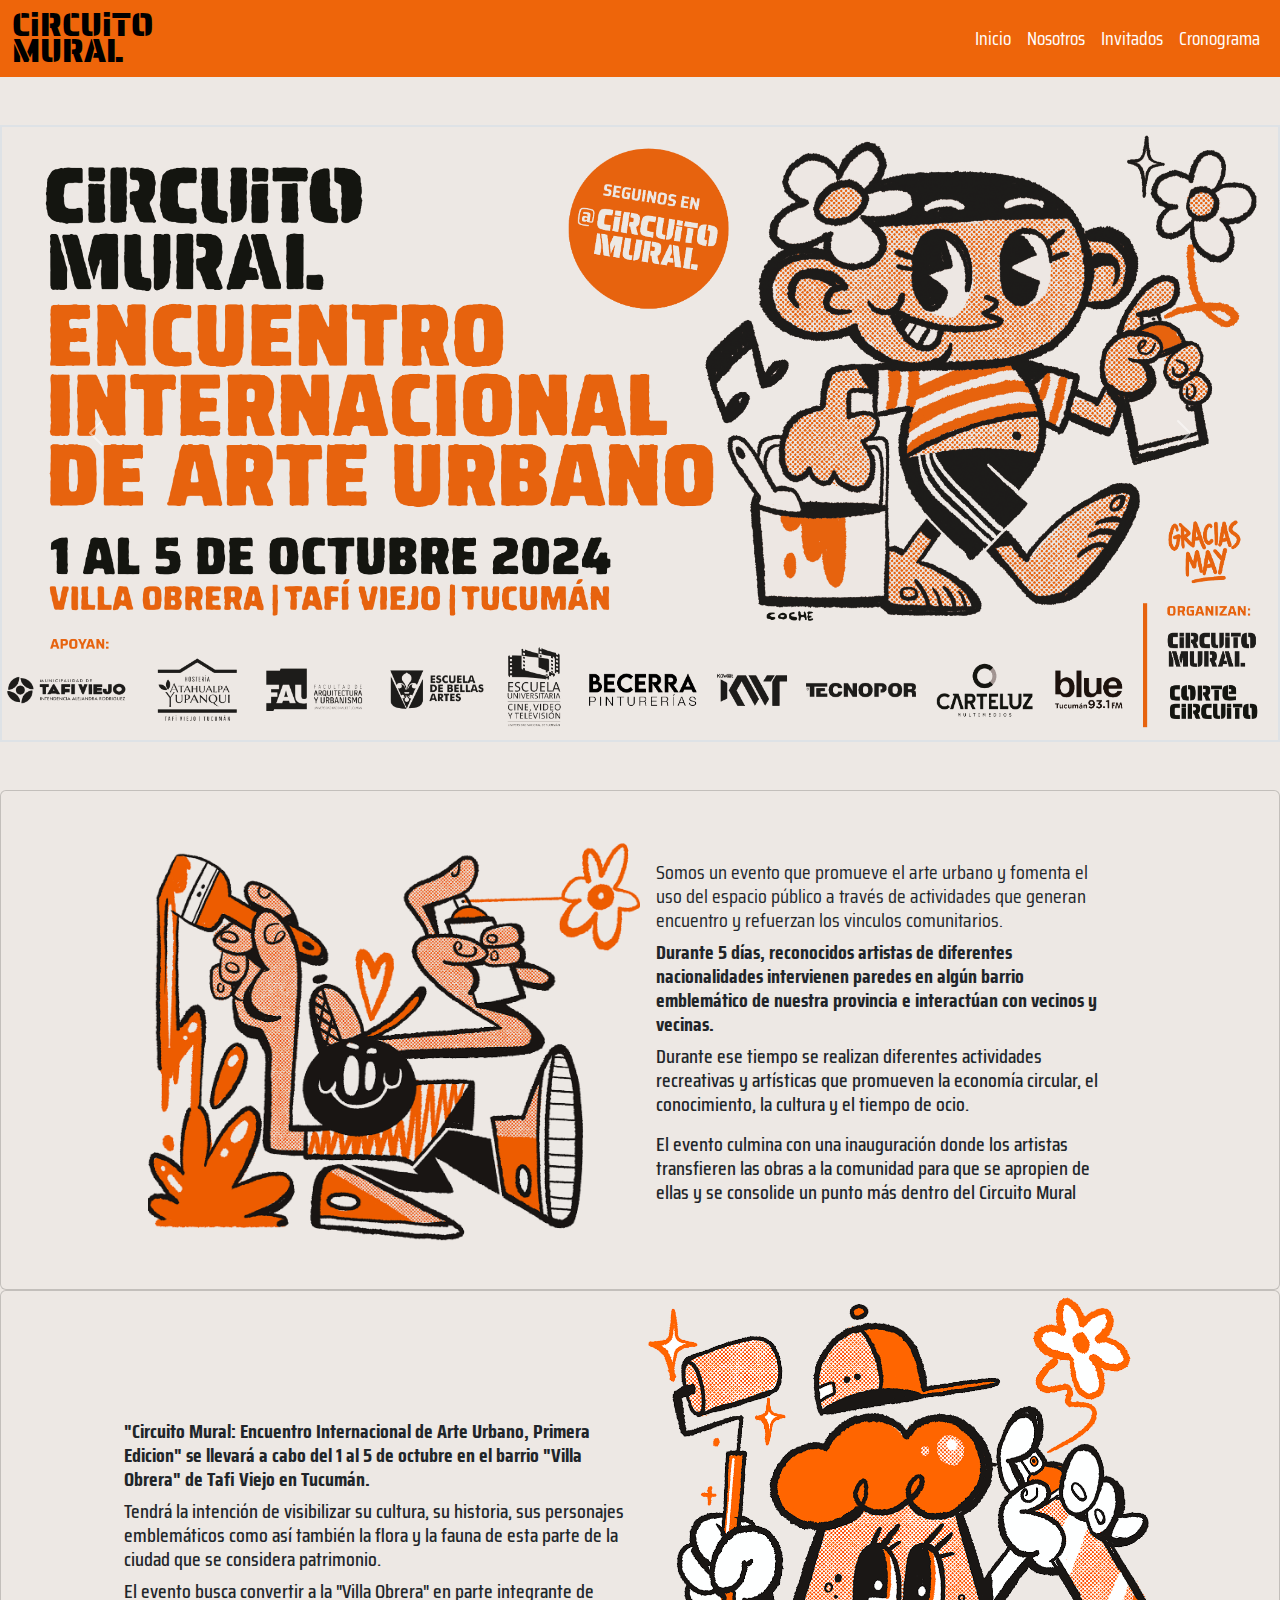
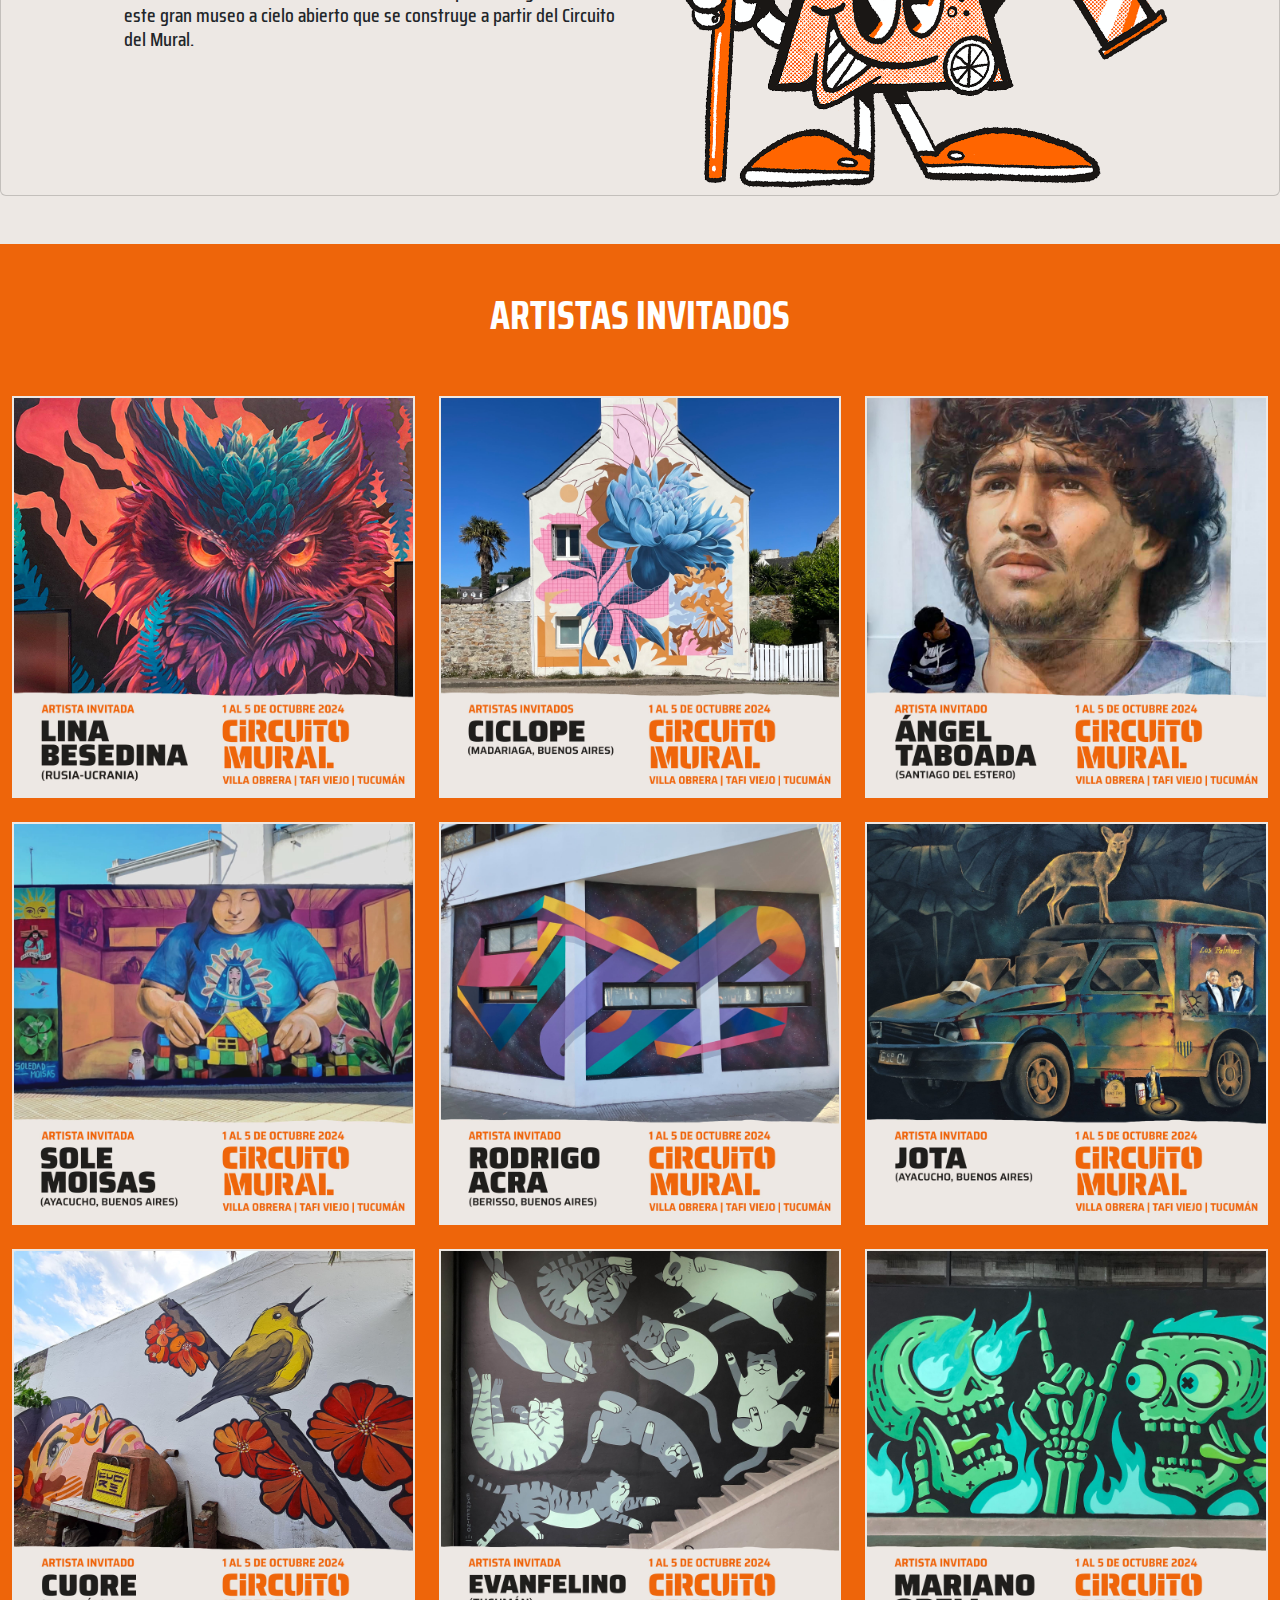
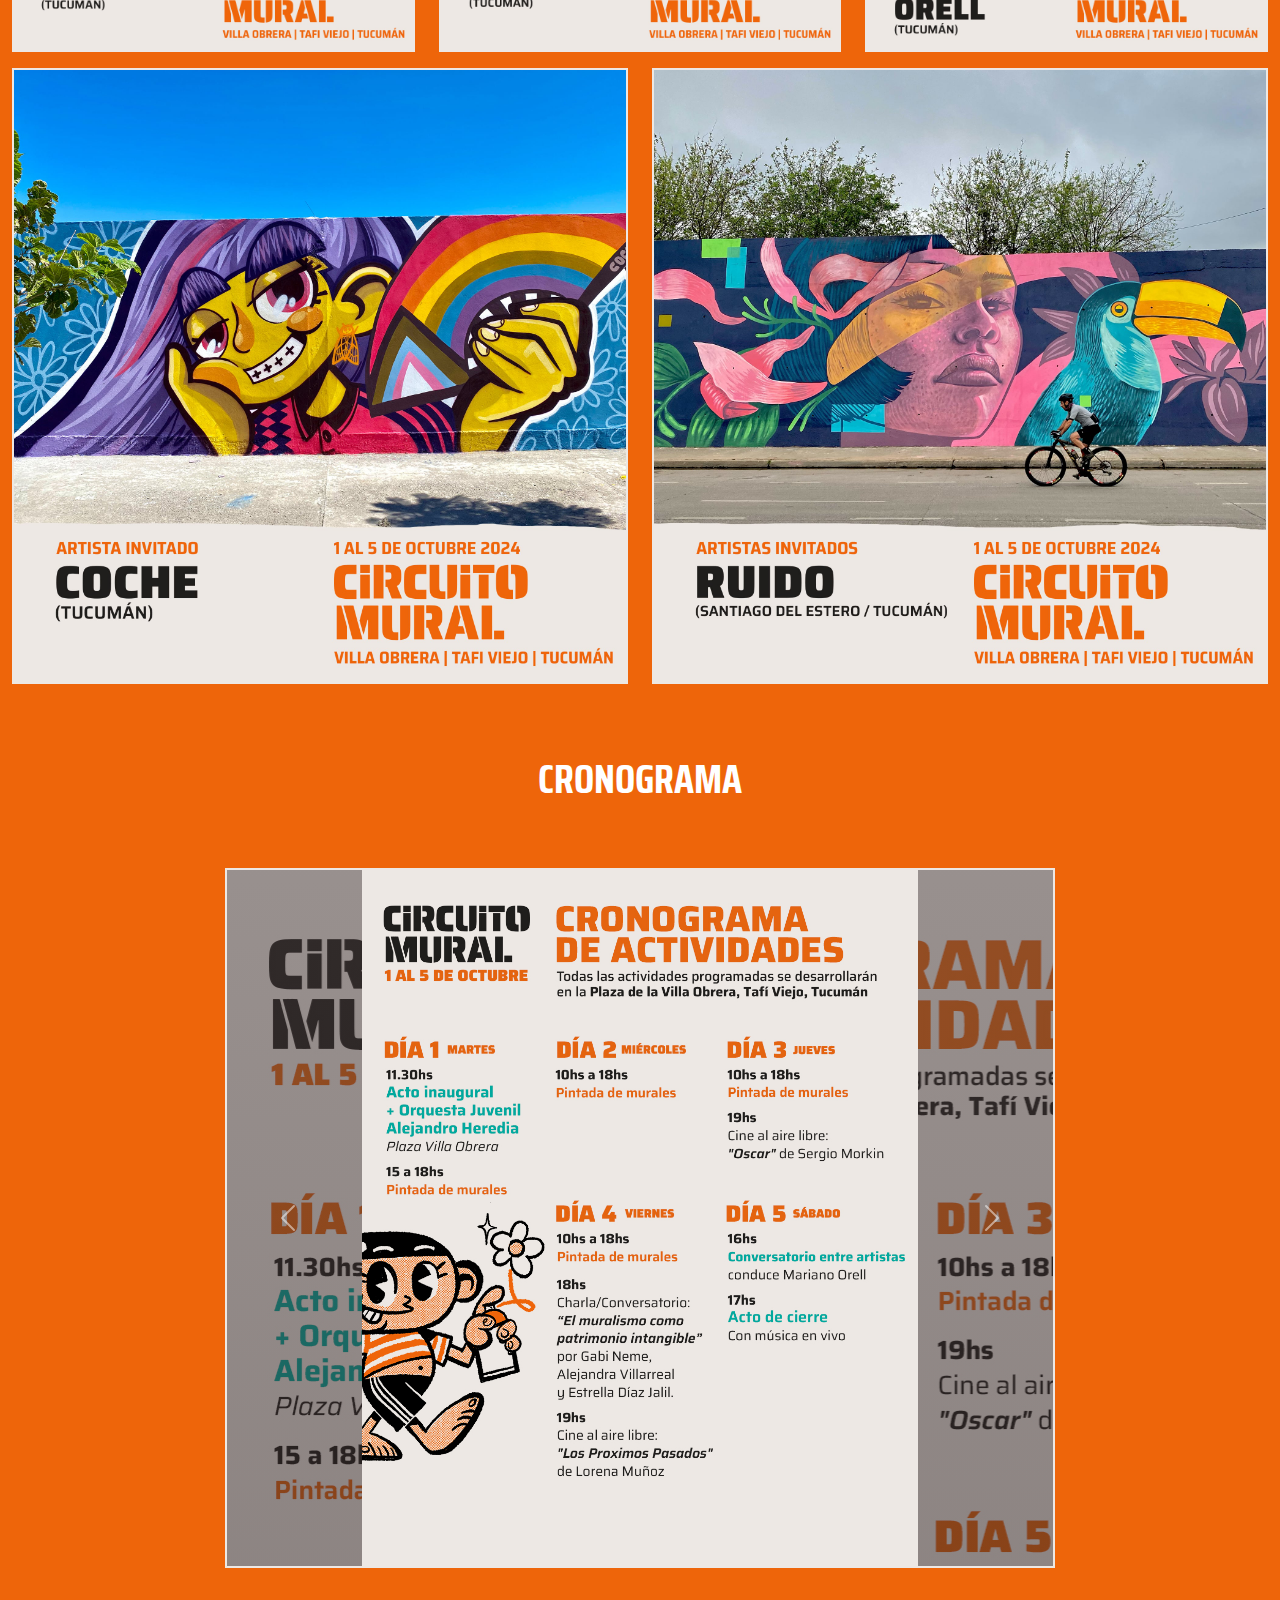
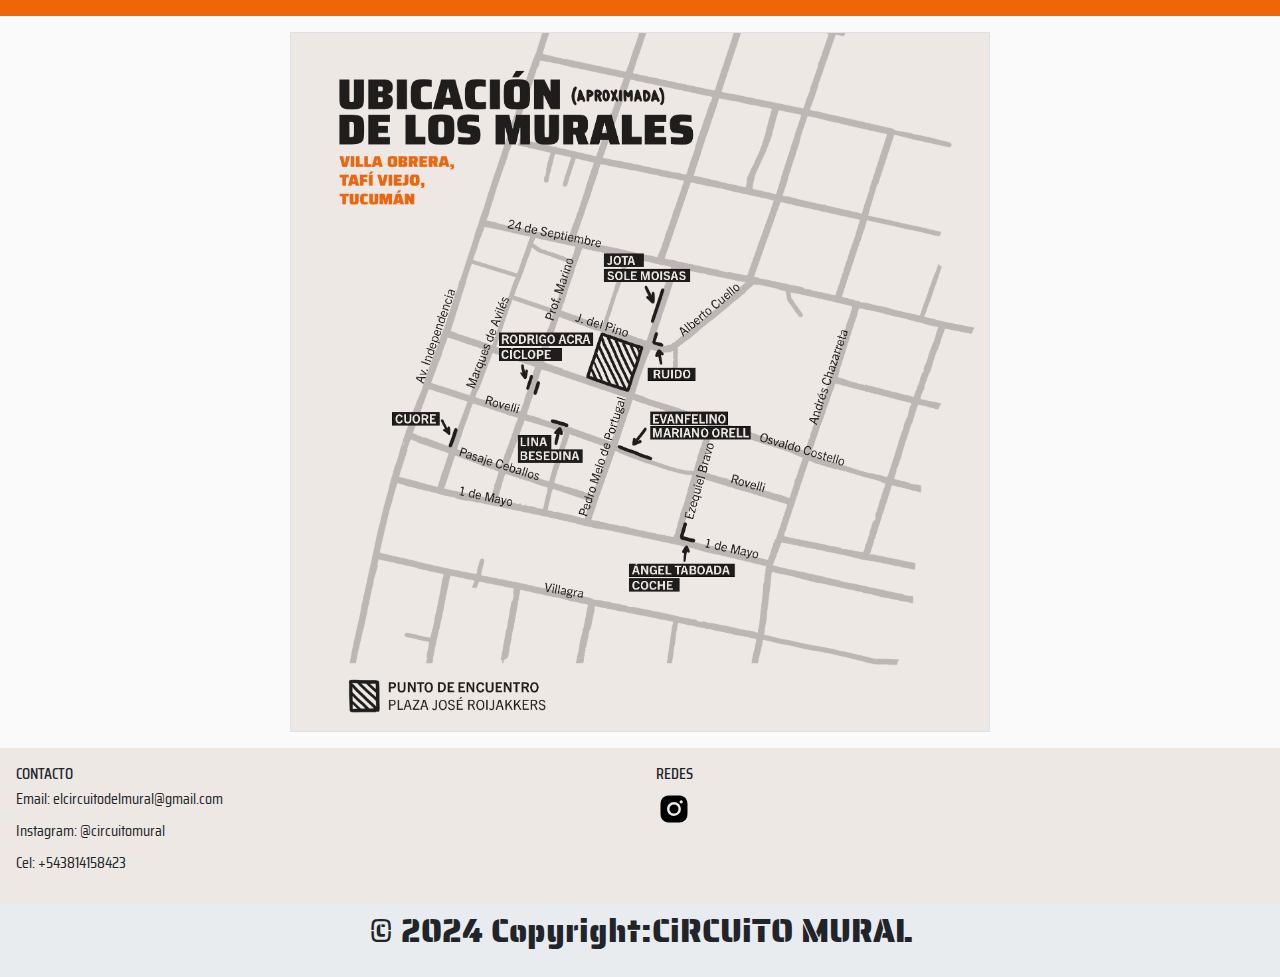
==== index.html @ 9be037fe "Update index.html" ====
<!DOCTYPE html>
<html lang="es">
<head>
    <meta charset="UTF-8">
    <meta name="viewport" content="width=device-width, initial-scale=1.0">
    <title>Veri pagina</title>
    <link rel="shortcut icon" href="./images/favicon.ico" type="image/x-icon">
    <link rel="stylesheet" href="./CSS/main.css">
</head>
<body class="bgcolor">
    <nav class="navbar navbar-expand-sm navcolor"id="Home">
        <div class="container-fluid">
          <a class="navfont navbar-brand" href="#">CiRCUiTO<br>MURAL</a>
          <button class="navbar-toggler" type="button" data-bs-toggle="collapse" data-bs-target="#navbarNav" aria-controls="navbarNav" aria-expanded="false" aria-label="Toggle navigation">
            <span class="navbar-toggler-icon"></span>
          </button>
          <div class="collapse navbar-collapse" id="navbarNav">
            <ul class="navbar-nav ms-auto">
              <li class="nav-item">
                <a class="nav-link navtext" aria-current="page" href="#Home">Inicio</a>
              </li>
              <li class="nav-item">
                <a class="nav-link navtext" href="#Acerca de">Nosotros</a>
              </li>
              <li class="nav-item">
                <a class="nav-link navtext" href="#Invitados">Invitados</a>
              </li>
              <li class="nav-item">
                <a class="nav-link navtext" href="#Cronograma">Cronograma</a>
              </li>
            </ul>
          </div>
        </div>
      </nav>
    </main>
    <script src="https://cdn.jsdelivr.net/npm/bootstrap@5.3.3/dist/js/bootstrap.bundle.min.js" integrity="sha384-YvpcrYf0tY3lHB60NNkmXc5s9fDVZLESaAA55NDzOxhy9GkcIdslK1eN7N6jIeHz" crossorigin="anonymous"></script>

    <!--Ejemplo-->
    
    <div id="carouselExample" class="carousel slide mt-5 " data-bs-ride="carousel">
        <div class="carousel-inner border border-body-terartry border-2">
          <div class="carousel-item active">
            <img src="./images/Corrales (1).png" class="d-block w-100" style="max-height: 700px;" alt="...">
          </div>
          <div class="carousel-item">
            <img src="./images/Poster1.jpeg" class="d-block w-100" style="max-height: 700px;" alt="...">
          </div>
        </div>
        <button class="carousel-control-prev" type="button" data-bs-target="#carouselExample" data-bs-slide="prev">
          <span class="carousel-control-prev-icon" aria-hidden="true"></span>
          <span class="visually-hidden">Previous</span>
        </button>
        <button class="carousel-control-next" type="button" data-bs-target="#carouselExample" data-bs-slide="next">
          <span class="carousel-control-next-icon" aria-hidden="true"></span>
          <span class="visually-hidden">Next</span>
        </button>
      
    </div>
    <div class="card pt-5 p-5 mt-5 border-body-terartry bgcolor" id="Acerca de">
        <div class="row g-0 d-flex align-items-center justify-content-center">
          <div class="col-md-5">
            <img src="./images/Misael.png" class="img-fluid rounded-start bgremove" alt="...">
          </div>
          <div class="col-md-5">
            <div class="card-body">
              <h5 class="fw-normal">Somos un evento que promueve el arte urbano y fomenta el uso del espacio público a través de actividades que generan
                encuentro y refuerzan los vinculos comunitarios.
              </h5>   
            <h5 class="fw-bold">Durante 5 días, reconocidos artistas de diferentes nacionalidades intervienen paredes en algún barrio emblemático de nuestra provincia
                e interactúan con vecinos y vecinas.
            </h5>
            <h5 class="card-text">Durante ese tiempo se realizan diferentes actividades recreativas y artísticas que promueven la economía circular, el conocimiento, la cultura y el tiempo de ocio.</p>
            <h5 class="card-text">El evento culmina con una inauguración donde los artistas transfieren las obras a la comunidad para que se apropien de ellas y se consolide un punto más dentro del Circuito Mural</p>
            </div>
    </div>
        </div>
      </div>
      <div class="card mb-3 border-body-terartry bgcolor">
        <div class="row g-0 d-flex align-items-center justify-content-center">
          <div class="col-md-5">
            <div class="card-body">
              <h5 class="fw-bold">"Circuito Mural: Encuentro Internacional de Arte Urbano, Primera Edicion" se llevará a cabo del 1 al 5 de octubre en el barrio "Villa Obrera" de Tafi Viejo en Tucumán.
              </h5>   
            <h5 class="card-text">Tendrá la intención de visibilizar su cultura, su historia, sus personajes emblemáticos como así también la flora y la fauna de esta parte de la ciudad que se considera patrimonio.
            </h5>
            <h5 class="card-text">El evento busca convertir a la "Villa Obrera" en parte integrante de este gran museo a cielo abierto que se construye a partir del Circuito del Mural.</p>
        </div>
          </div>
        <div class="col-md-5">
            <img src="./images/Osiris.png" class="img-fluid rounded-start" alt="...">
        </div>
        </div>
      
    </div>
      <div class="container-fluid border-0 navcolor mt-5 p-5" id="Invitados">
        <h2 class="navtext fs-1 fw-bold text-center">ARTISTAS INVITADOS</h2>
      </div>
      <div class="container-fluid navcolor pb-4">
        <div class="row gy-4 row-cols-sm2 row-cols-1 row-cols-md-3 h-100 d-flex flex-wrap justify-content-space-between align-items-center">
            <div class="col">
                <a href="https://www.instagram.com/p/DAeaYy7Posm/?img_index=1" class="">
                    <img src="./images/CM24_Artistas_LinaBesedina_m (1).jpg" alt="" class="gal-img">
                </a> 
            </div>
            <div class="col">
                <a href="https://www.instagram.com/p/DARdhQwvLaA/?img_index=1">
                    <img src="./images/CM24_Artistas_Ciclope_m.jpg" alt="" class="gal-img">
                </a>
            </div>
            <div class="col">
                <a href="https://www.instagram.com/p/C_3yLw5vwlL/?img_index=1">
                    <img src="./images/CM24_Artistas_AngelTaboada_m.jpg" alt="" class="gal-img">
                </a>
            </div>
            <div class="col">
                <a href="https://www.instagram.com/p/DAdyTkCPwyK/?img_index=1" class="">
                    <img src="./images/CM24_Artistas_SoleMoisas_m.jpg" alt="" class="gal-img">
                </a>
            </div>
            <div class="col">
                <a href="https://www.instagram.com/p/DAEgLptvtCY/?img_index=1">
                    <img src="./images/CM24_Artistas_RodrigoAcra_m.jpg" alt="" class="gal-img">
                </a>
            </div>
            <div class="col">
                <a href="https://www.instagram.com/p/DABib8ZPapg/?img_index=1">
                    <img src="./images/CM24_Artistas_Jota_m.jpg" alt="" class="gal-img">
                </a>
            </div>
            <div class="col">
                <a href="https://www.instagram.com/p/DARwVEAvU0R/?img_index=1">
                    <img src="./images/CM24_Artistas_Cuore_m.jpg" alt="" class="gal-img">
                </a>
            </div>
            <div class="col">
                <a href="https://www.instagram.com/p/DACExicv80s/?img_index=1">
                    <img src="./images/CM24_Artistas_Evanfelino_m.jpg" alt="" class="gal-img">
                </a>
            </div>
            <div class="col">
                <a href="https://www.instagram.com/p/DAW4tY6vfMe/?img_index=1">
                    <img src="./images/CM24_Artistas_Mariano_m.jpg" alt="" class="gal-img">
                </a>
            </div>
        </div>
        <div class="mt-3 row h-100 d-flex justify-content-center align-items-center">
            <div class="col-12 col-md">
                <a href="https://www.instagram.com/p/DAWkrSIvLBA/?img_index=1">
                    <img src="./images/CM24_Artistas_Coche_m.jpg" alt="" class="gal-img">
                </a>
            </div>
            <div class="col-12 col-md">
                <a href="https://www.instagram.com/p/DAblTlbviQv/?img_index=1">
                    <img src="./images/CM24_Artistas_Ruido_m.jpg" alt="" class="gal-img">
                </a>
            </div>
        </div>
      </div>

      <div class="container-fluid navcolor p-5">
        <h2 class="navtext fs-1 fw-bold text-center">CRONOGRAMA</h2>
      </div>
      <div id="Cronograma" class="container-fluid pt-2 pb-5 navcolor">
        <div class="row">
            <div class="col-12 col-md-10 col-xl-8 offset-xl-2 ">
                <div id="carouselExampleControls" class="carousel slide" data-bs-ride="carousel">
                    <div class="carousel-inner">
                        <div class="carousel_item2 carousel-item active ">
                            <img src="./images/Cronograma2.jpg" class="d-block w-100 carousel_img" alt="">
                        </div>
                        <div class="carousel_item2 carousel-item">
                          <img src="./images/Crono1.jpg" class="d-block w-100 carousel_img2" alt="">
                        </div>
                        <div class="carousel_item2 carousel-item">
                          <img src="./images/Crono2.jpg" class="d-block w-100 carousel_img4" alt="">
                        </div>
                        <div class="carousel_item2 carousel-item">
                            <img src="./images/Crono3.jpg" class="d-block w-100 carousel_img3" alt="">
                        </div>
                    </div>
                    <button class="carousel-control-prev" type="button" data-bs-target="#carouselExampleControls" data-bs-slide="prev">
                        <span class="carousel-control-prev-icon" aria-hidden="true"></span>
                        <span class="visually-hidden">Previous</span>
                    </button>
                    <button class="carousel-control-next" type="button" data-bs-target="#carouselExampleControls" data-bs-slide="next">
                        <span class="carousel-control-next-icon" aria-hidden="true"></span>
                        <span class="visually-hidden">Next</span>
                    </button>
                </div>
            </div>
        </div>
      </div>
    <div class="container-fluid bgcolor2 p-3">
      <div class="row">
        <div class="col text-center">
          <img class="border border-body-terartry w-100" src="./images/mapa.jpg" style="max-width: 700px;" alt="">
        </div>
      </div>
    </div>
      
      
      <footer
      class="text-center text-lg-start bgcolor"
      >
<!-- Grid container -->
<div class="container-fluid">
  <section class="">
    <div class="row">
      <div class="col p-3">
        <h6 class="text-uppercase font-weight-bold">Contacto</h6>
        <p class="f_text"><i class="fas fa-envelope "></i> Email: elcircuitodelmural@gmail.com</p>
        <p class="f_text"><i class="fas fa-phone "></i> Instagram: @circuitomural</p>
        <p class="f_text"><i class="fas fa-print "></i> Cel: +543814158423</p>
      </div>
      <!-- Grid column -->

      <!-- Grid column -->
      <div class="col p-3">
        <h6 class="text-uppercase font-weight-bold">Redes</h6>
        <!-- Instagram -->
        <a
           href="https://www.instagram.com/circuitomural/"
           role="button"
        ><img src="./images/bxl-instagram-alt.svg" style="width: 36px;;" alt=""></a>
      </div>
    </div>
    <!--Grid row-->
  </section>
  <!-- Section: Links -->
</div>
<!-- Grid container -->

<!-- Copyright -->
<div class="text-center p-3 bg-body-secondary">
    <p class="navfont fw-dark" >© 2024 Copyright:CiRCUiTO MURAL</p>
</div>
<!-- Copyright -->

</footer>
<!-- Footer -->
</body>
</html>
---- CSS/main.css ----
@import "../CSS/bootstrap.min.css";
@import url('https://fonts.googleapis.com/css2?family=Saira+Condensed&display=swap');
@import url('https://fonts.googleapis.com/css2?family=Saira+Stencil+One&display=swap');
:root{
    
    --bs-body-font-family: "Saira Condensed", sans-serif;
}
.bgremove{
    filter: brightness(1);
    mix-blend-mode: multiply;
}
.bgcolor{
    background: #ede8e4;
}

.bgcolor2{
    background: #fafafa ;
}

.navcolor{
    background: #ee650a;
}

.navtext{
    font-size: 1.2rem;
    color: white;
}
.img-container{
    display: flex;
    align-items: center;
}

.navfont{
    font-family: 'Saira Stencil One', sans-serif ;
    line-height: 0.8;
    font-weight: 400;
    font-size: 2rem;
}

.gal-img{
    max-width: 100%;
    cursor: pointer ;
    transition: opacity 0.5s ease; /* Transición suave */
    border: 2px solid #ede8e4;;

}
.gal-img:hover{
    opacity: 0.8;
}

.contacto.text{
    color: #ee650a;
}
.carousel_item2 img{
    max-height: 700px; /* Ajusta esta altura según tus necesidades */
    object-fit: contain;
    object-position: center;
    margin: 0 auto;
    border: 2px solid #ede8e4;
}

.carousel_img{
    background: linear-gradient(rgba(68, 57, 57, 0.5), rgba(46, 34, 34, 0.5)), url("../images/Cronograma2.jpg");

}
.carousel_img3{
    background: linear-gradient(rgba(68, 57, 57, 0.5), rgba(46, 34, 34, 0.5)), url("../images/Cronograma\ Circuito\ Mural\ 2024!Te\ invitamos\ a\ acompañarnos\ en\ todas\ las\ actividades\ que\ preparamos\ para\ esta\ semana.El\ punto\ de\ encuentro\ será\ la\ Plaza\ de\ la\ Villa\ Obrera\,\ donde\ tendremos\ charlas\,\ películas\,\ mú\ \(2\).jpg");

}

.carousel_img4{
    background: linear-gradient(rgba(68, 57, 57, 0.5), rgba(46, 34, 34, 0.5)), url("../images/Cronograma\ Circuito\ Mural\ 2024!Te\ invitamos\ a\ acompañarnos\ en\ todas\ las\ actividades\ que\ preparamos\ para\ esta\ semana.El\ punto\ de\ encuentro\ será\ la\ Plaza\ de\ la\ Villa\ Obrera\,\ donde\ tendremos\ charlas\,\ películas\,\ mú\ \(1\).jpg");
}

.carousel_img2{
    background: linear-gradient(rgba(68, 57, 57, 0.5), rgba(46, 34, 34, 0.5)), url("../images/Cronograma\ Circuito\ Mural\ 2024!Te\ invitamos\ a\ acompañarnos\ en\ todas\ las\ actividades\ que\ preparamos\ para\ esta\ semana.El\ punto\ de\ encuentro\ será\ la\ Plaza\ de\ la\ Villa\ Obrera\,\ donde\ tendremos\ charlas\,\ películas\,\ música.jpg");
}

.f_text{
    line-height: 1;
}
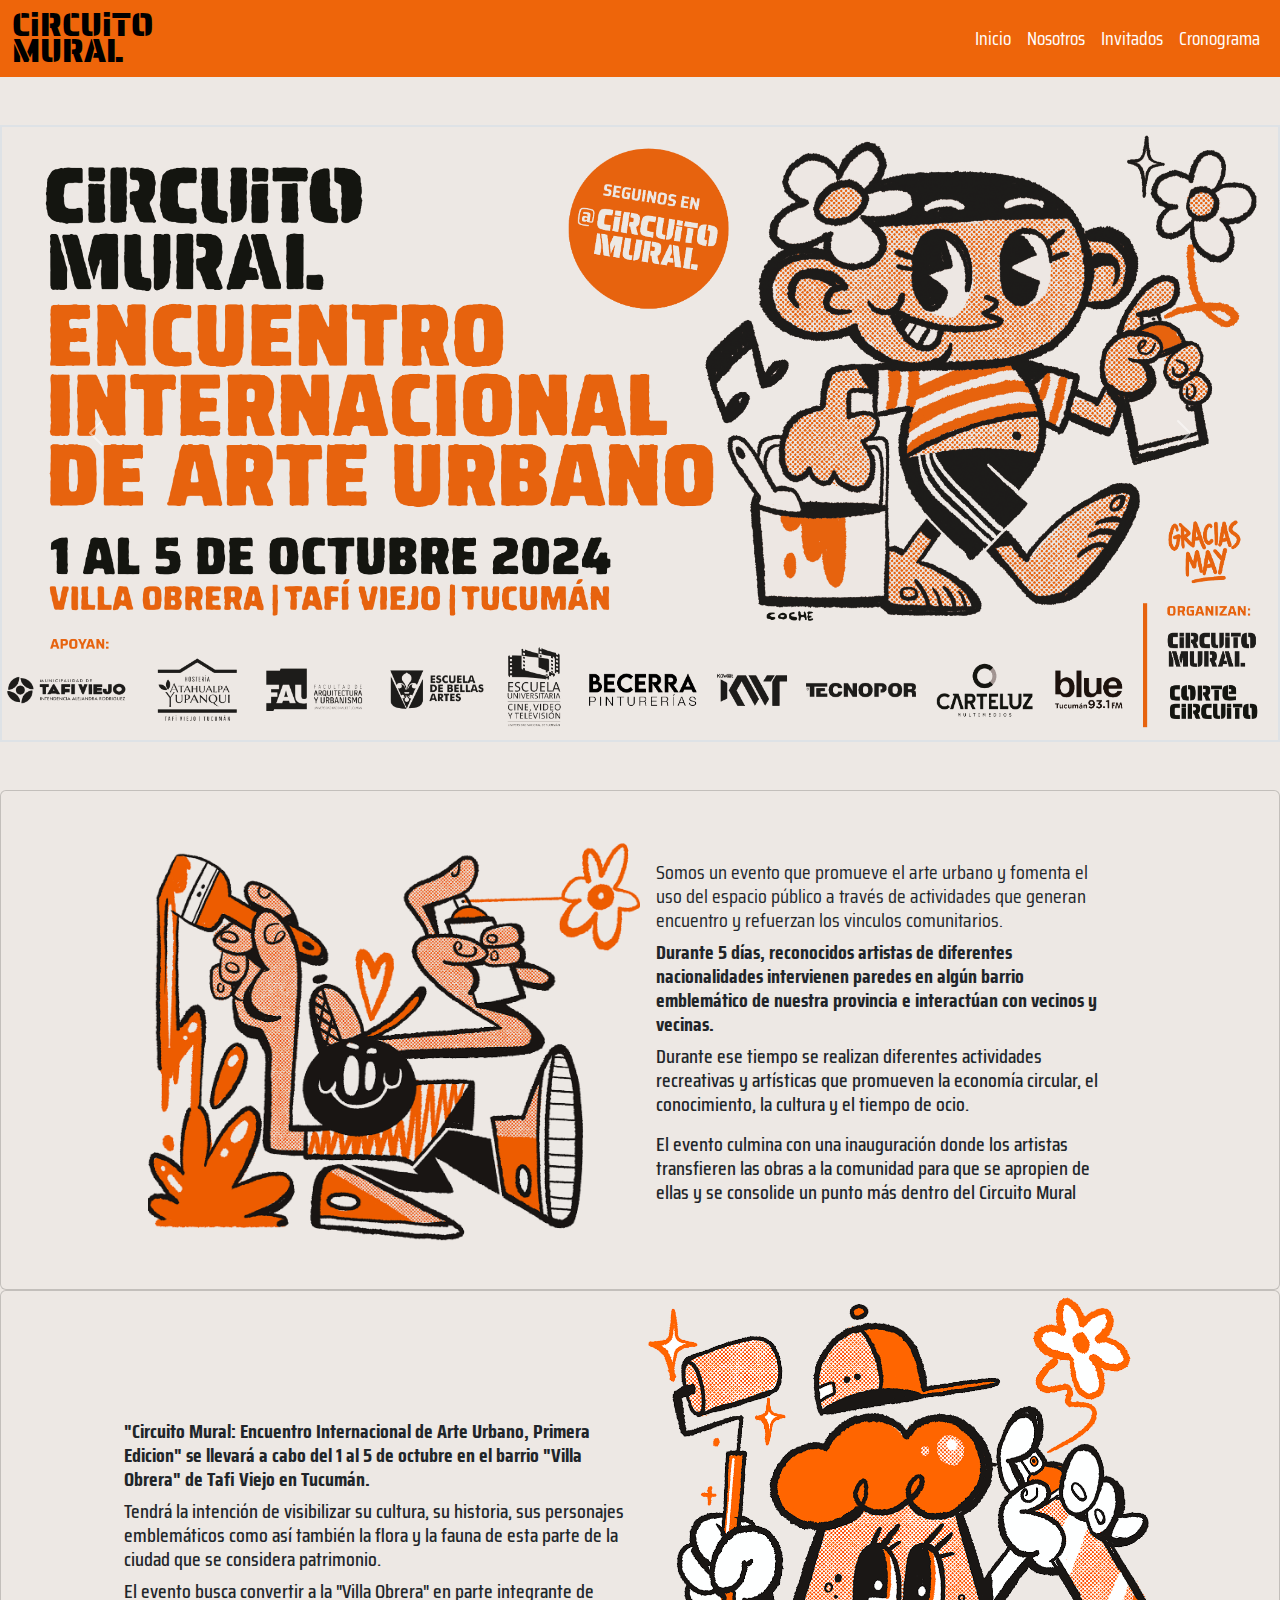
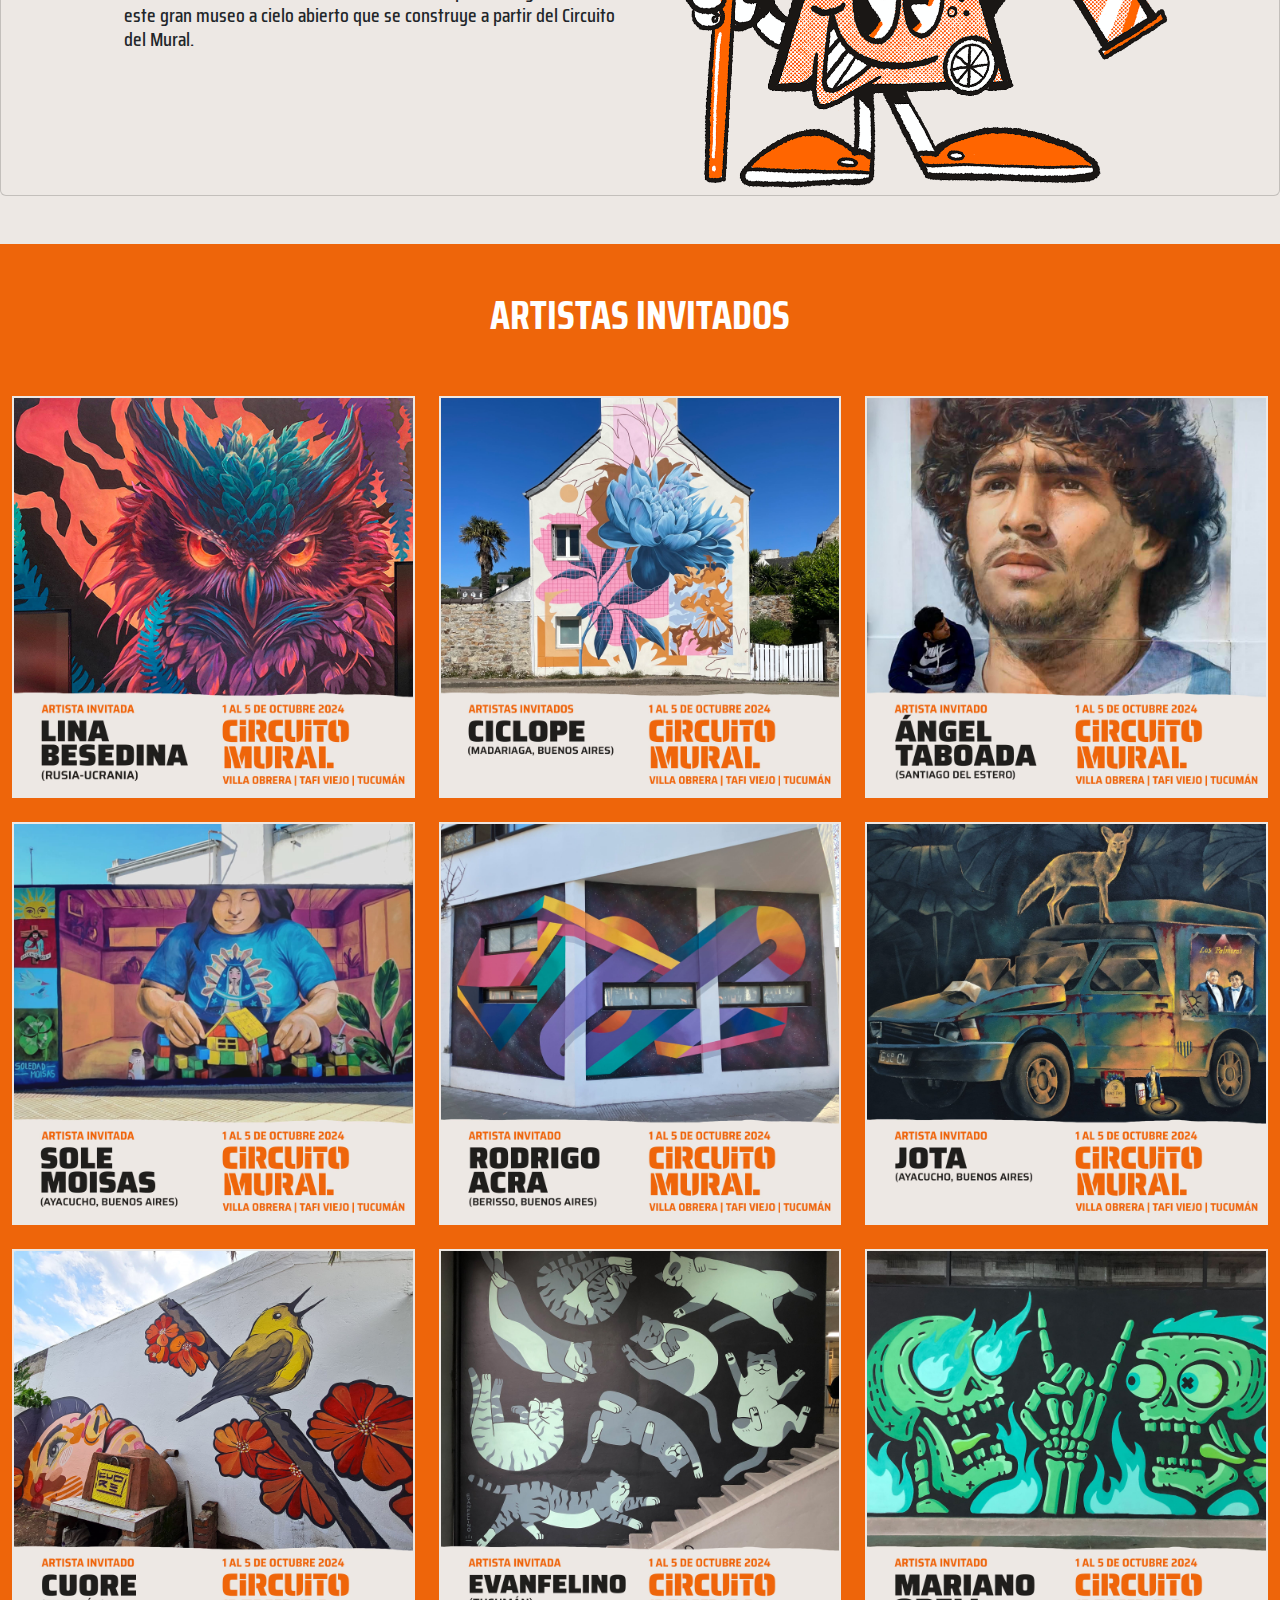
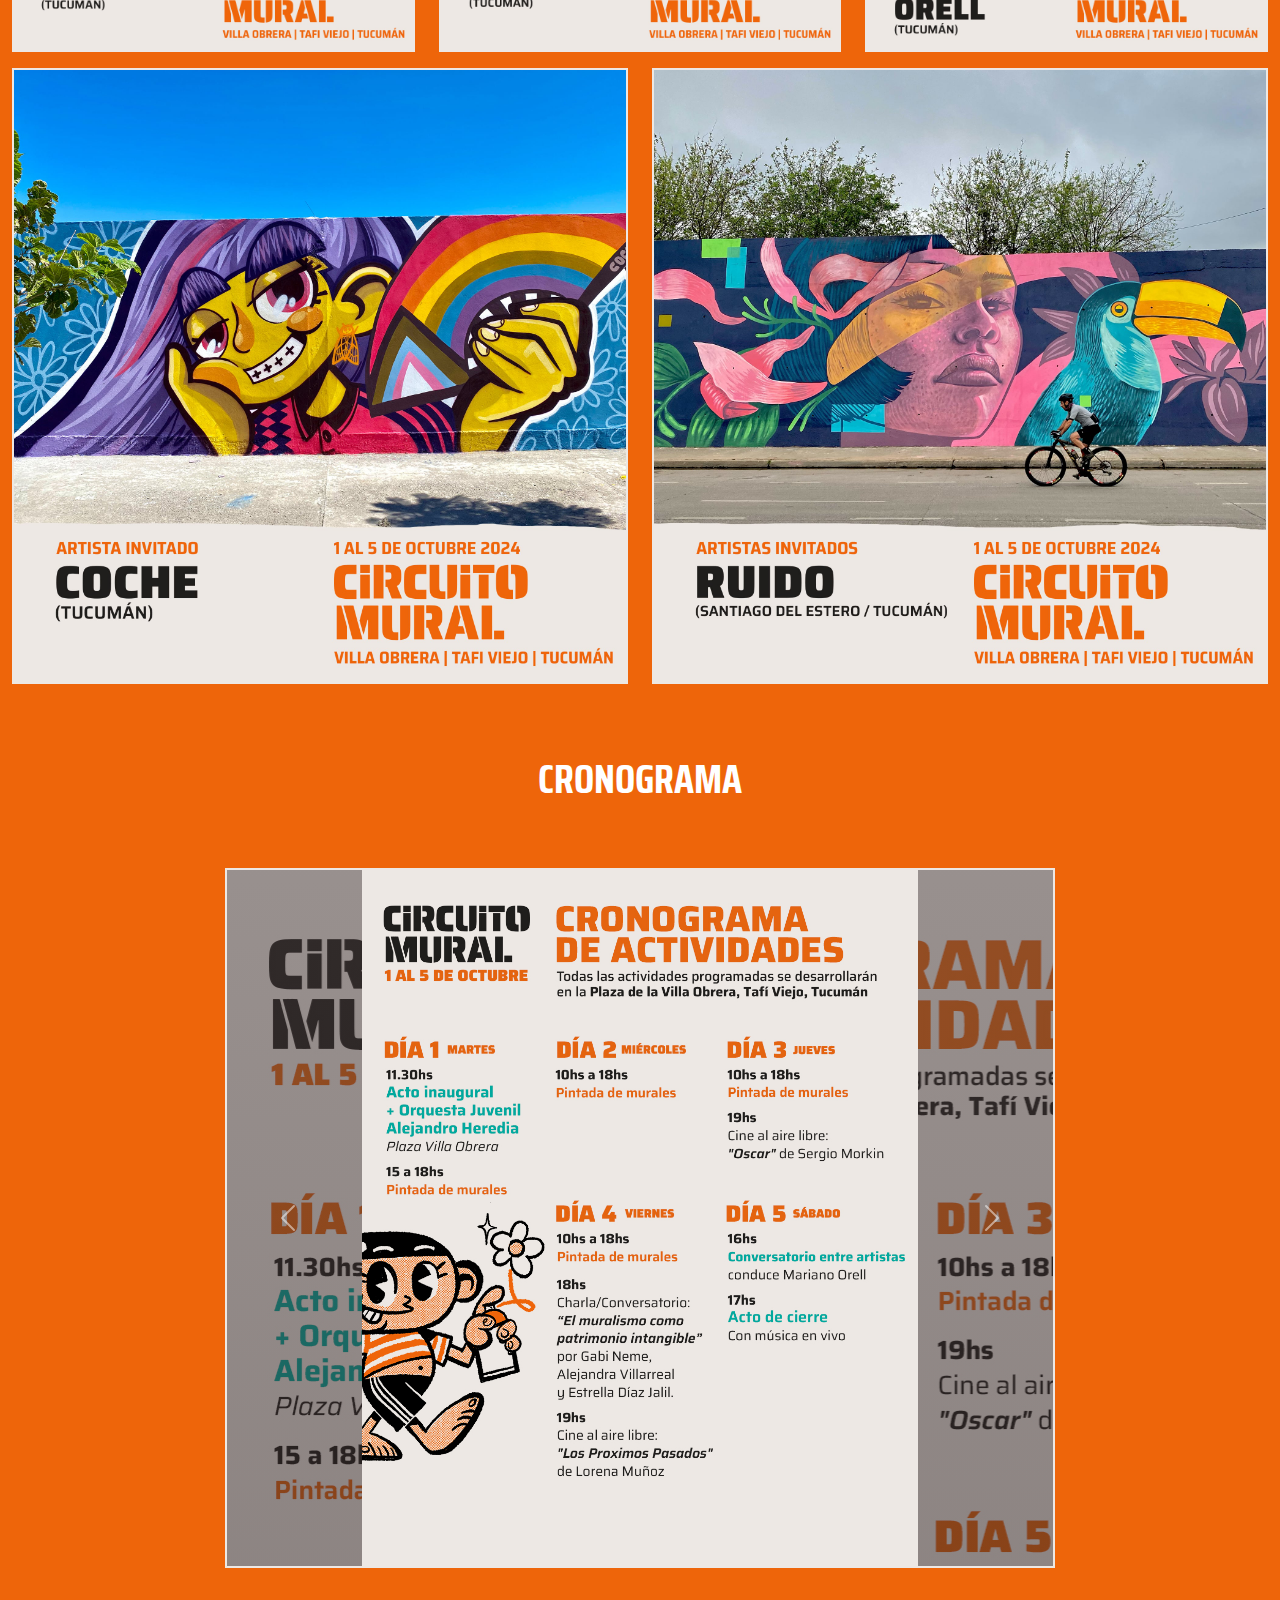
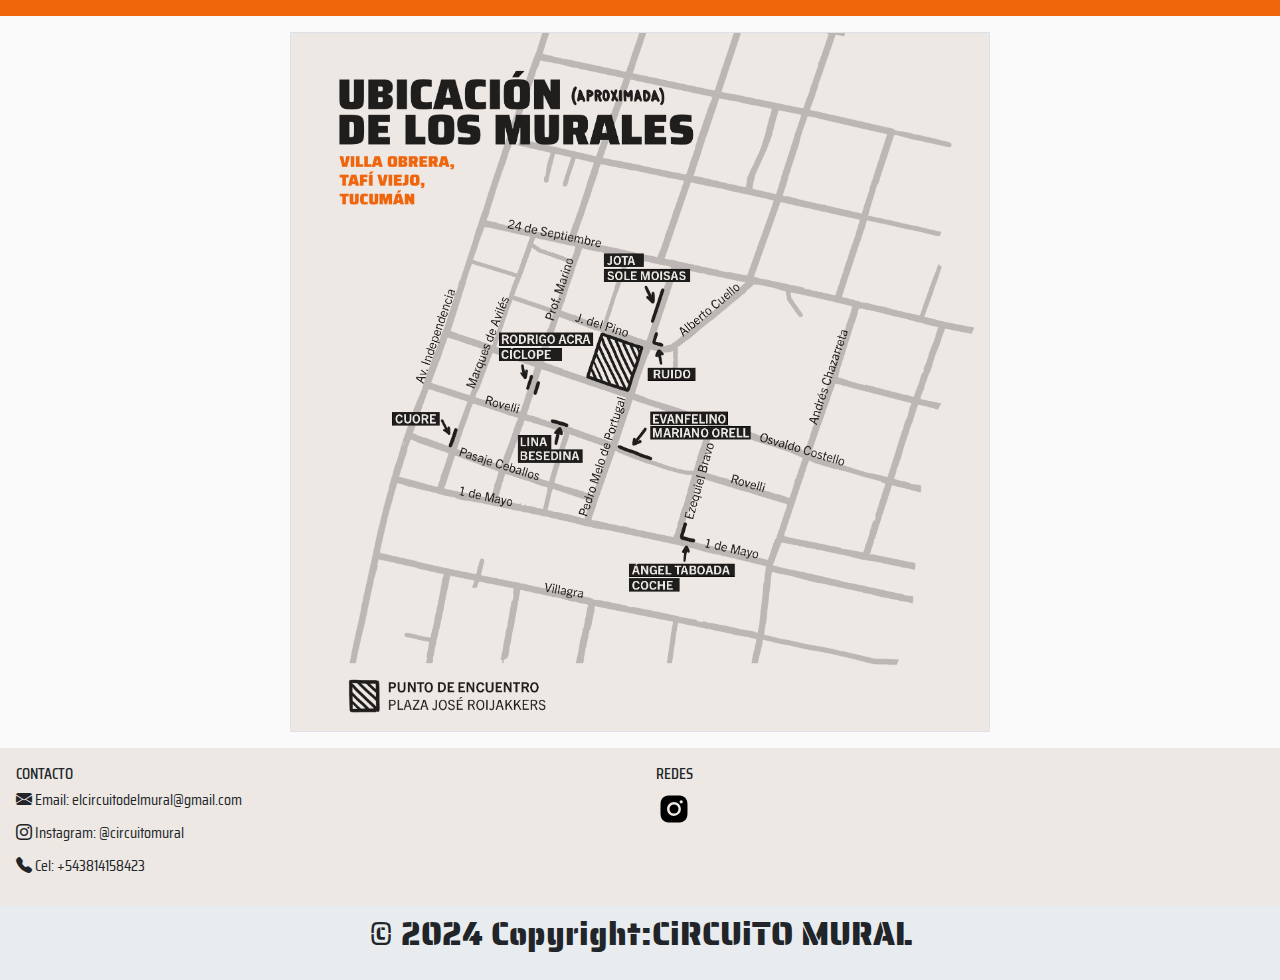
==== commit 18789613: "Update index.html" ====
--- a/index.html
+++ b/index.html
@@ -6,6 +6,7 @@
     <title>Veri pagina</title>
     <link rel="shortcut icon" href="./images/favicon.ico" type="image/x-icon">
     <link rel="stylesheet" href="./CSS/main.css">
+    <link href="https://cdn.jsdelivr.net/npm/bootstrap-icons/font/bootstrap-icons.css" rel="stylesheet">
 </head>
 <body class="bgcolor">
     <nav class="navbar navbar-expand-sm navcolor"id="Home">
@@ -208,9 +209,9 @@
     <div class="row">
       <div class="col p-3">
         <h6 class="text-uppercase font-weight-bold">Contacto</h6>
-        <p class="f_text"><i class="fas fa-envelope "></i> Email: elcircuitodelmural@gmail.com</p>
-        <p class="f_text"><i class="fas fa-phone "></i> Instagram: @circuitomural</p>
-        <p class="f_text"><i class="fas fa-print "></i> Cel: +543814158423</p>
+        <p class="f_text"><i class="bi bi-envelope-fill"></i> Email: elcircuitodelmural@gmail.com</p>
+        <p class="f_text"><i class="bi bi-instagram"></i> Instagram: @circuitomural</p>
+        <p class="f_text"><i class="bi bi-telephone-fill"></i> Cel: +543814158423</p>
       </div>
       <!-- Grid column -->
 
--- a/CSS/main.css
+++ b/CSS/main.css
@@ -64,16 +64,16 @@
 
 }
 .carousel_img3{
-    background: linear-gradient(rgba(68, 57, 57, 0.5), rgba(46, 34, 34, 0.5)), url("../images/Cronograma\ Circuito\ Mural\ 2024!Te\ invitamos\ a\ acompañarnos\ en\ todas\ las\ actividades\ que\ preparamos\ para\ esta\ semana.El\ punto\ de\ encuentro\ será\ la\ Plaza\ de\ la\ Villa\ Obrera\,\ donde\ tendremos\ charlas\,\ películas\,\ mú\ \(2\).jpg");
+    background: linear-gradient(rgba(68, 57, 57, 0.5), rgba(46, 34, 34, 0.5)), url("../images/Crono3.jpg");
 
 }
 
 .carousel_img4{
-    background: linear-gradient(rgba(68, 57, 57, 0.5), rgba(46, 34, 34, 0.5)), url("../images/Cronograma\ Circuito\ Mural\ 2024!Te\ invitamos\ a\ acompañarnos\ en\ todas\ las\ actividades\ que\ preparamos\ para\ esta\ semana.El\ punto\ de\ encuentro\ será\ la\ Plaza\ de\ la\ Villa\ Obrera\,\ donde\ tendremos\ charlas\,\ películas\,\ mú\ \(1\).jpg");
+    background: linear-gradient(rgba(68, 57, 57, 0.5), rgba(46, 34, 34, 0.5)), url("../images/Crono2.jpg");
 }
 
 .carousel_img2{
-    background: linear-gradient(rgba(68, 57, 57, 0.5), rgba(46, 34, 34, 0.5)), url("../images/Cronograma\ Circuito\ Mural\ 2024!Te\ invitamos\ a\ acompañarnos\ en\ todas\ las\ actividades\ que\ preparamos\ para\ esta\ semana.El\ punto\ de\ encuentro\ será\ la\ Plaza\ de\ la\ Villa\ Obrera\,\ donde\ tendremos\ charlas\,\ películas\,\ música.jpg");
+    background: linear-gradient(rgba(68, 57, 57, 0.5), rgba(46, 34, 34, 0.5)), url("../images/Crono1.jpg");
 }
 
 .f_text{
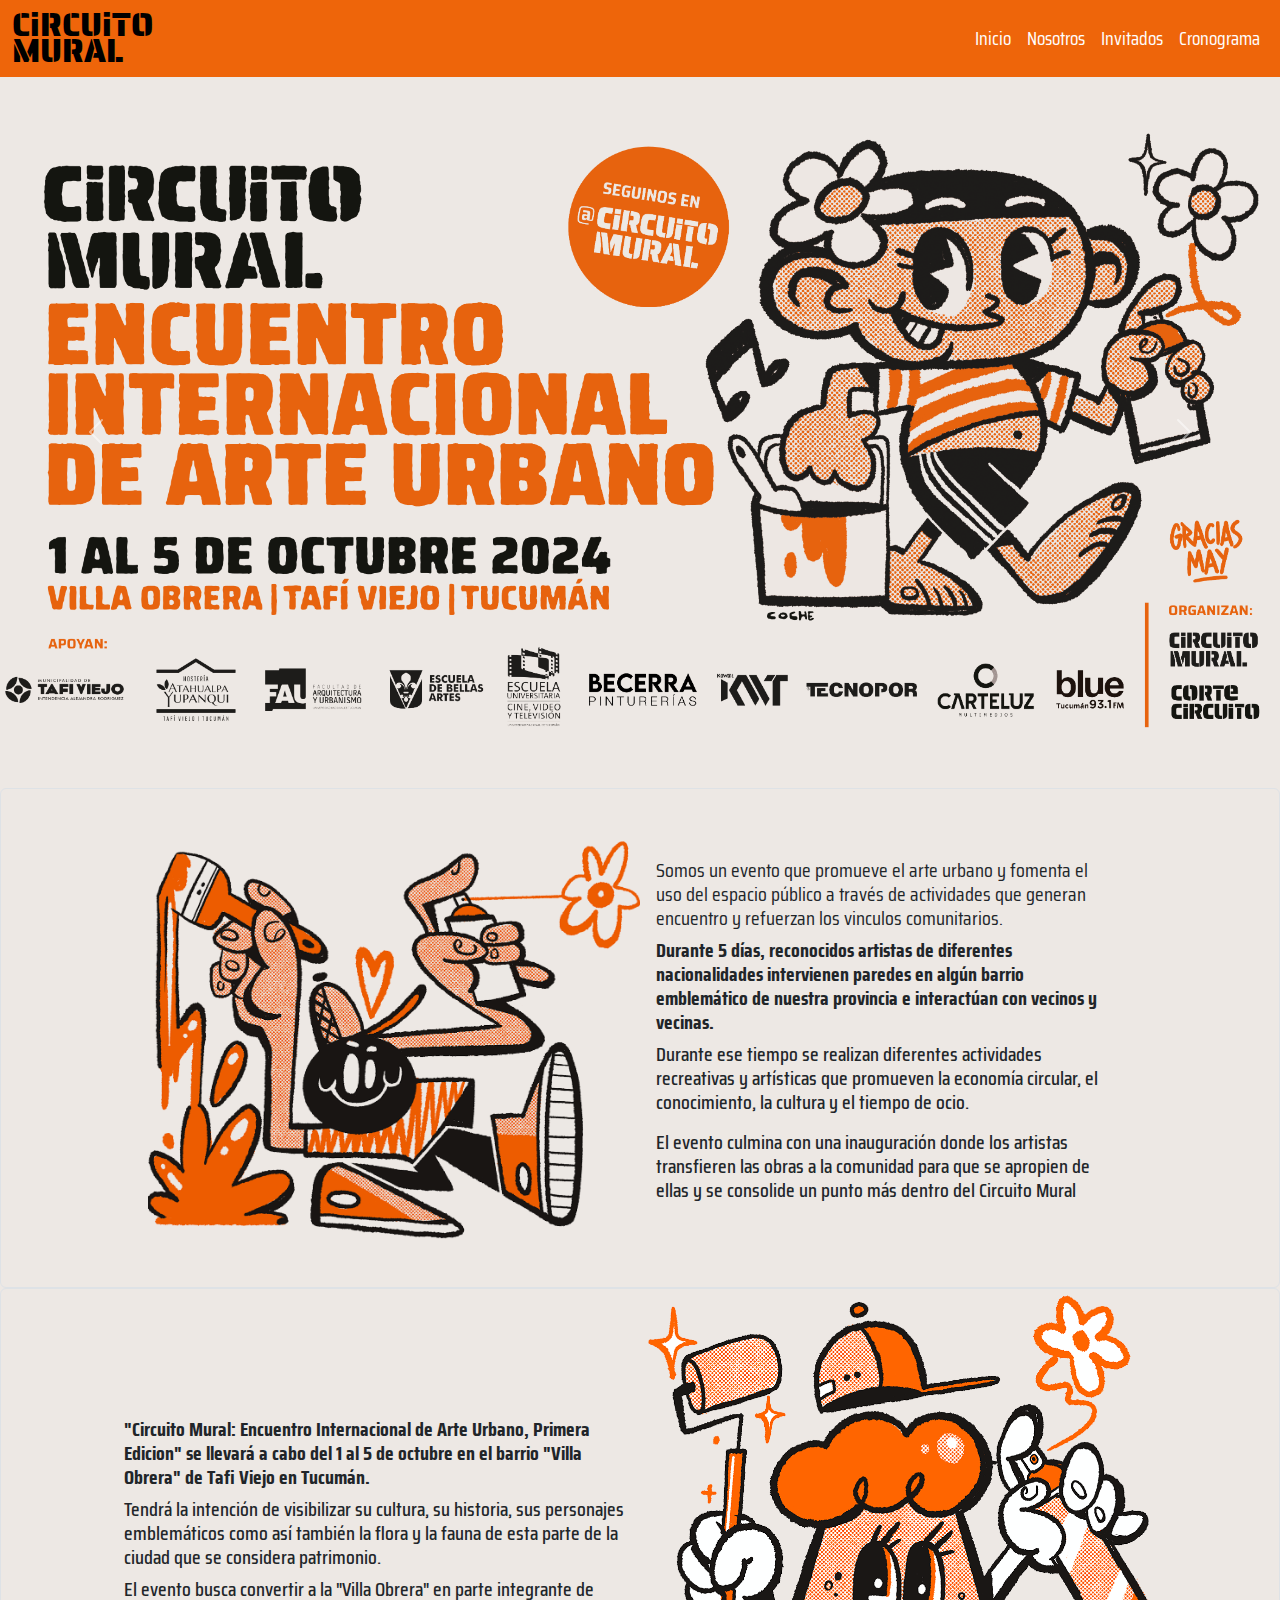
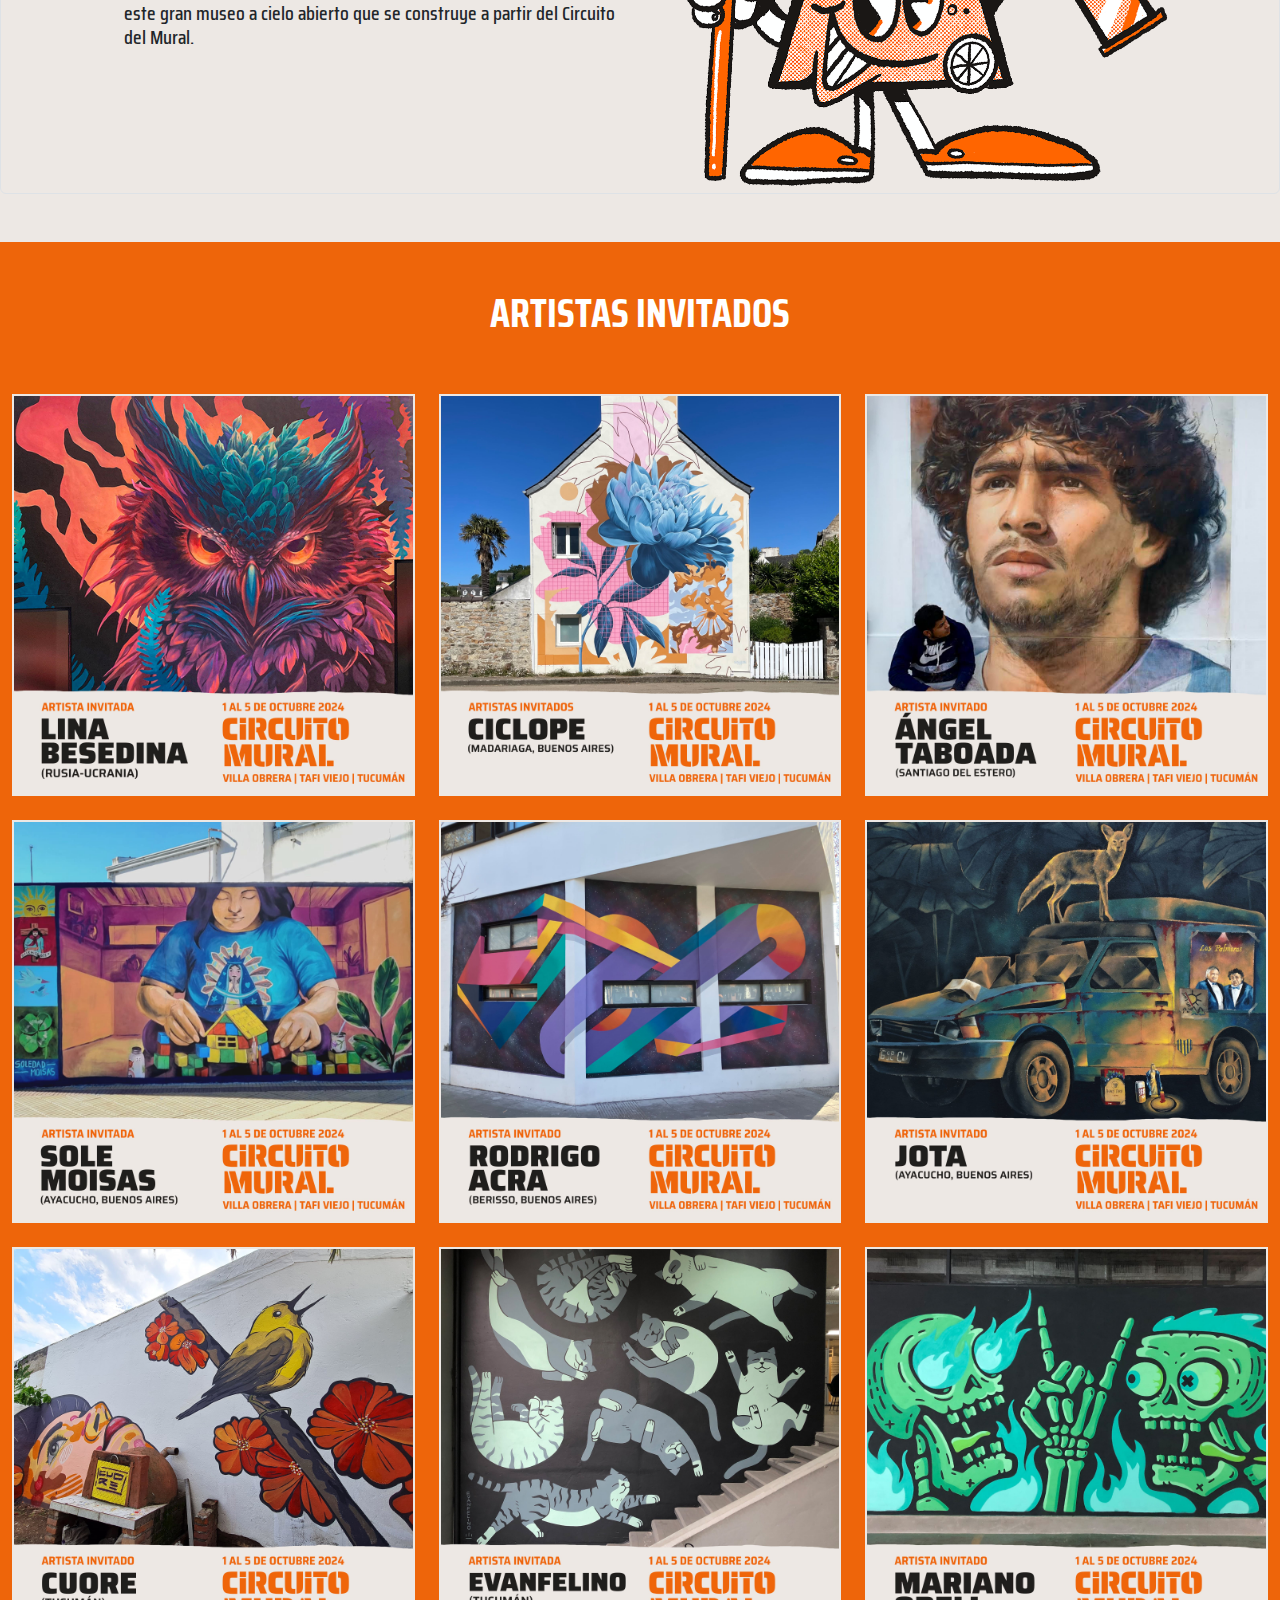
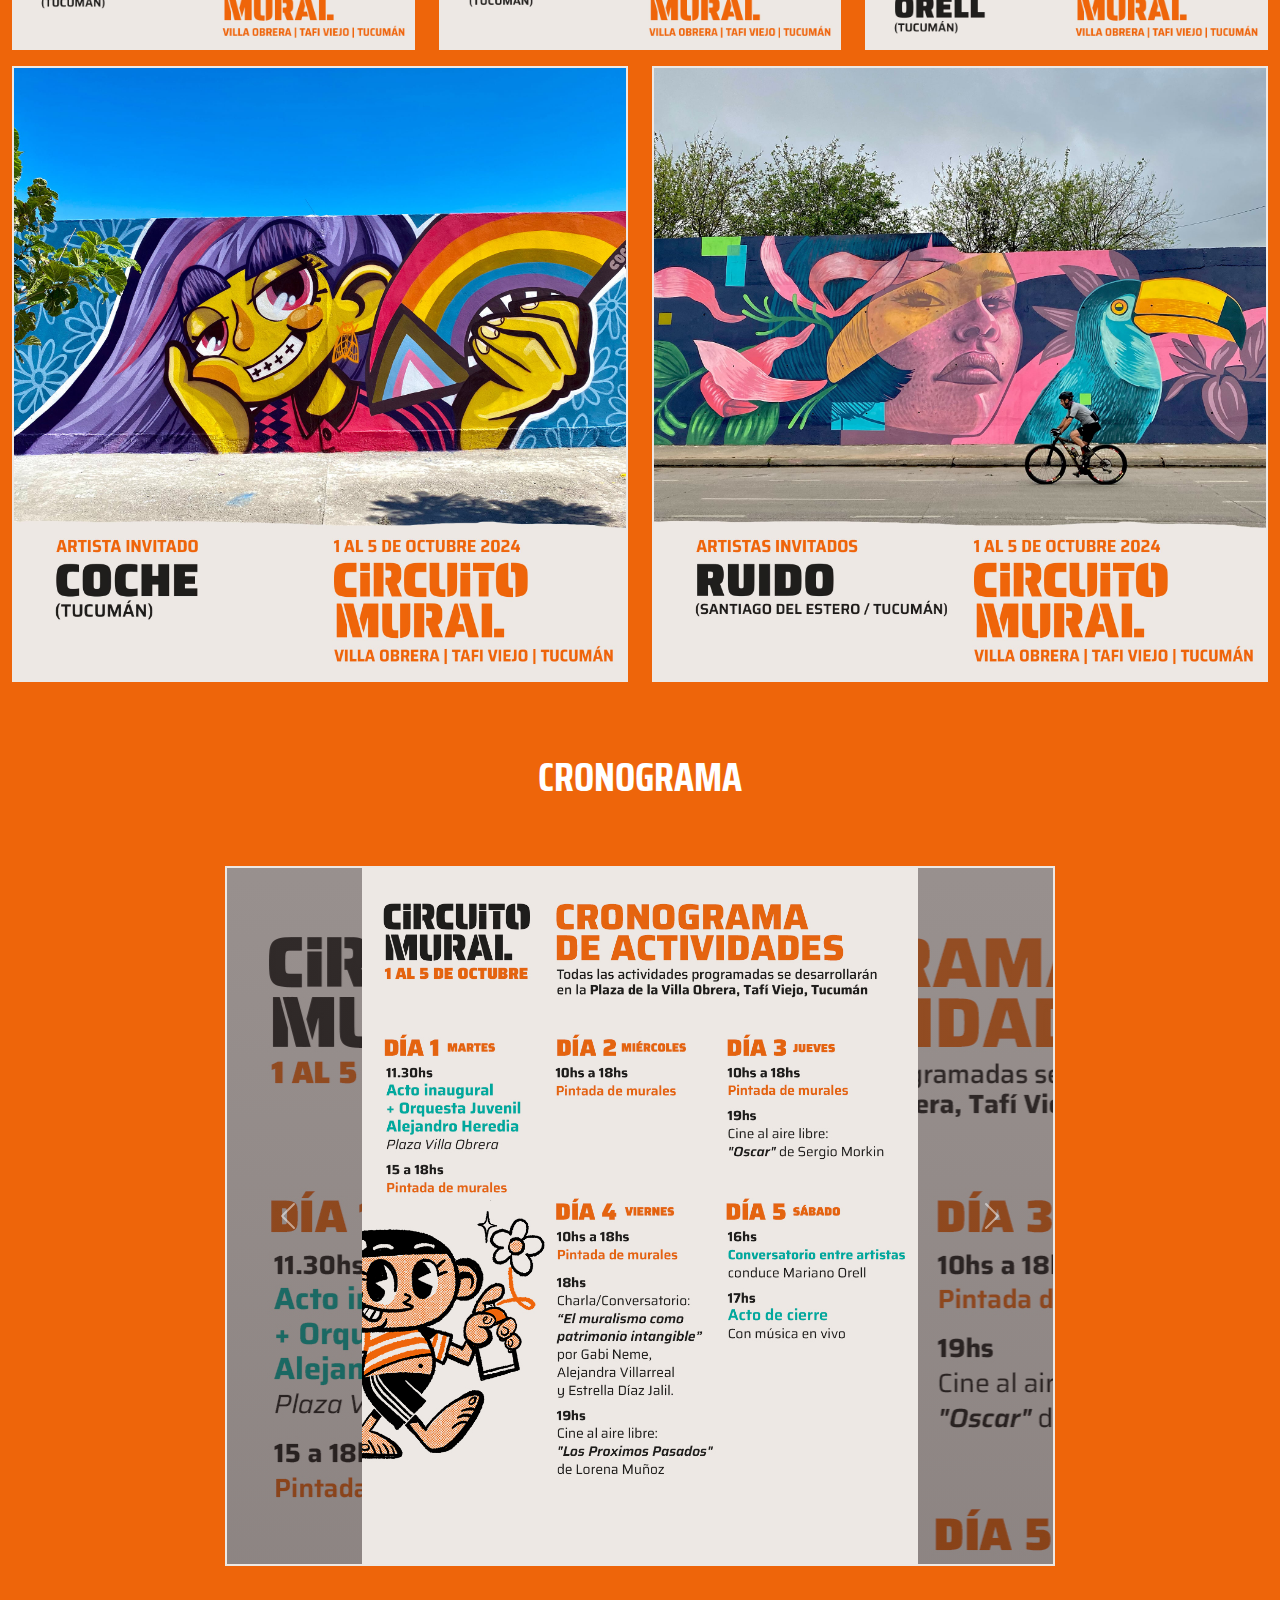
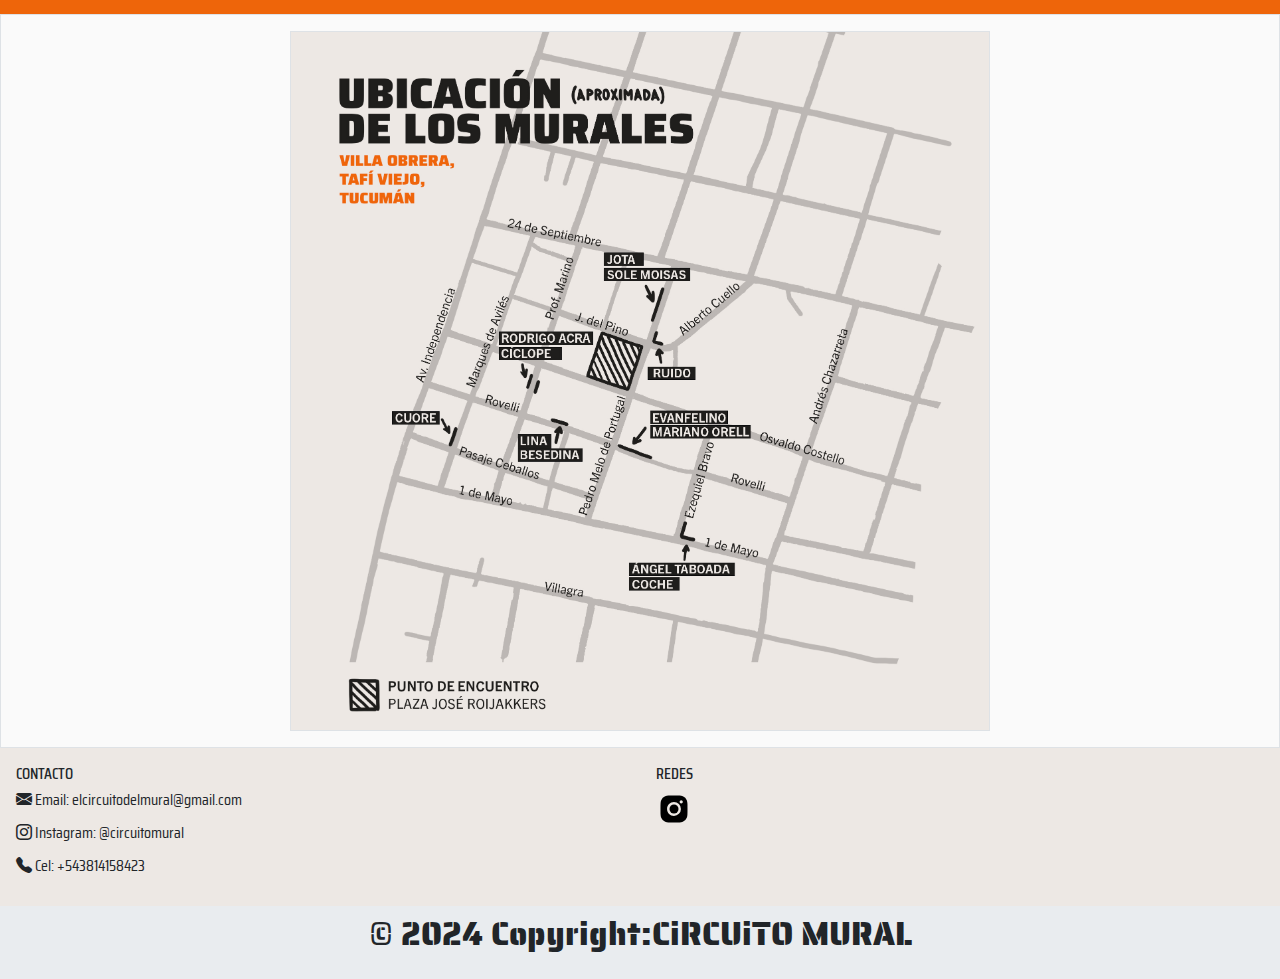
==== commit 1a8328cd: "Update index.html" ====
--- a/index.html
+++ b/index.html
@@ -39,7 +39,7 @@
     <!--Ejemplo-->
     
     <div id="carouselExample" class="carousel slide mt-5 " data-bs-ride="carousel">
-        <div class="carousel-inner border border-body-terartry border-2">
+        <div class="carousel-inner">
           <div class="carousel-item active">
             <img src="./images/Corrales (1).png" class="d-block w-100" style="max-height: 700px;" alt="...">
           </div>
@@ -57,7 +57,7 @@
         </button>
       
     </div>
-    <div class="card pt-5 p-5 mt-5 border-body-terartry bgcolor" id="Acerca de">
+    <div class="card pt-5 p-5 mt-5 border border-top bgcolor" id="Acerca de">
         <div class="row g-0 d-flex align-items-center justify-content-center">
           <div class="col-md-5">
             <img src="./images/Misael.png" class="img-fluid rounded-start bgremove" alt="...">
@@ -76,7 +76,7 @@
     </div>
         </div>
       </div>
-      <div class="card mb-3 border-body-terartry bgcolor">
+      <div class="card mb-3 border border-bottom bgcolor">
         <div class="row g-0 d-flex align-items-center justify-content-center">
           <div class="col-md-5">
             <div class="card-body">
@@ -191,7 +191,7 @@
             </div>
         </div>
       </div>
-    <div class="container-fluid bgcolor2 p-3">
+    <div class="container-fluid bgcolor2 p-3 border">
       <div class="row">
         <div class="col text-center">
           <img class="border border-body-terartry w-100" src="./images/mapa.jpg" style="max-width: 700px;" alt="">
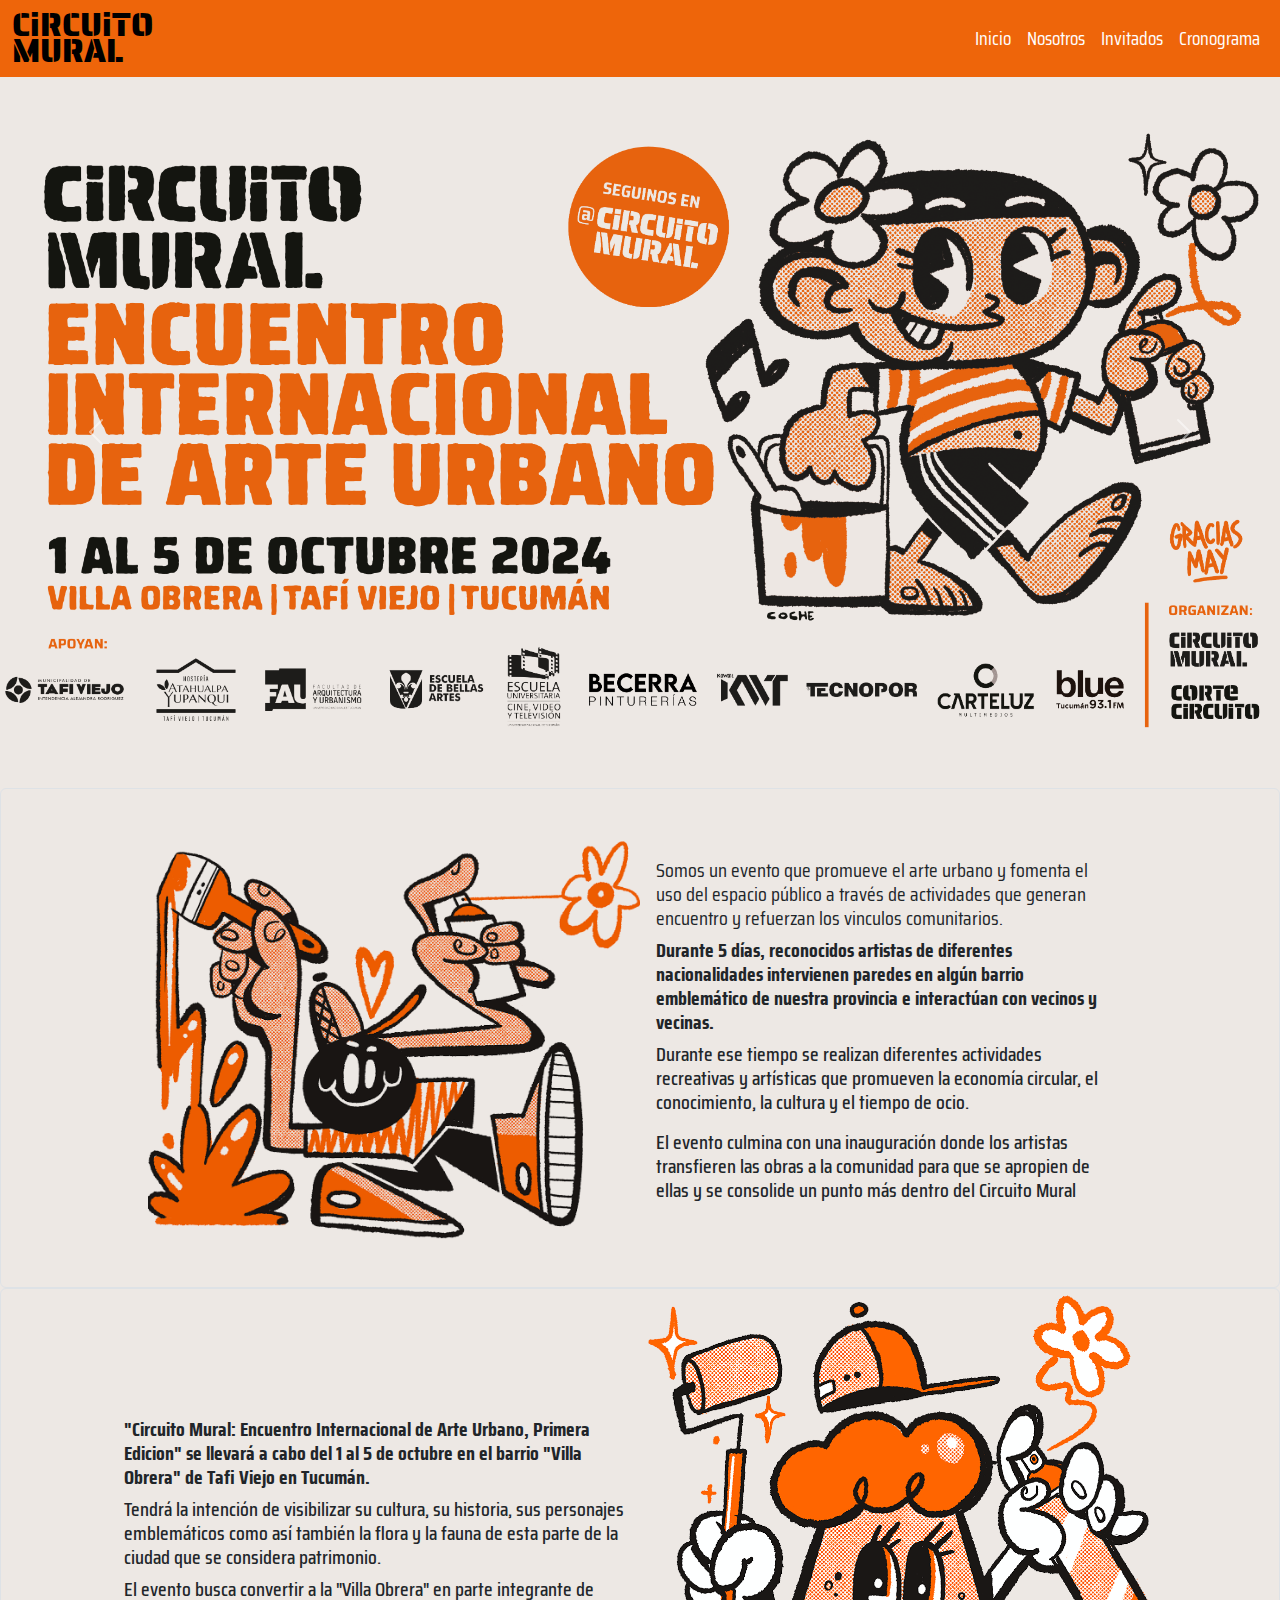
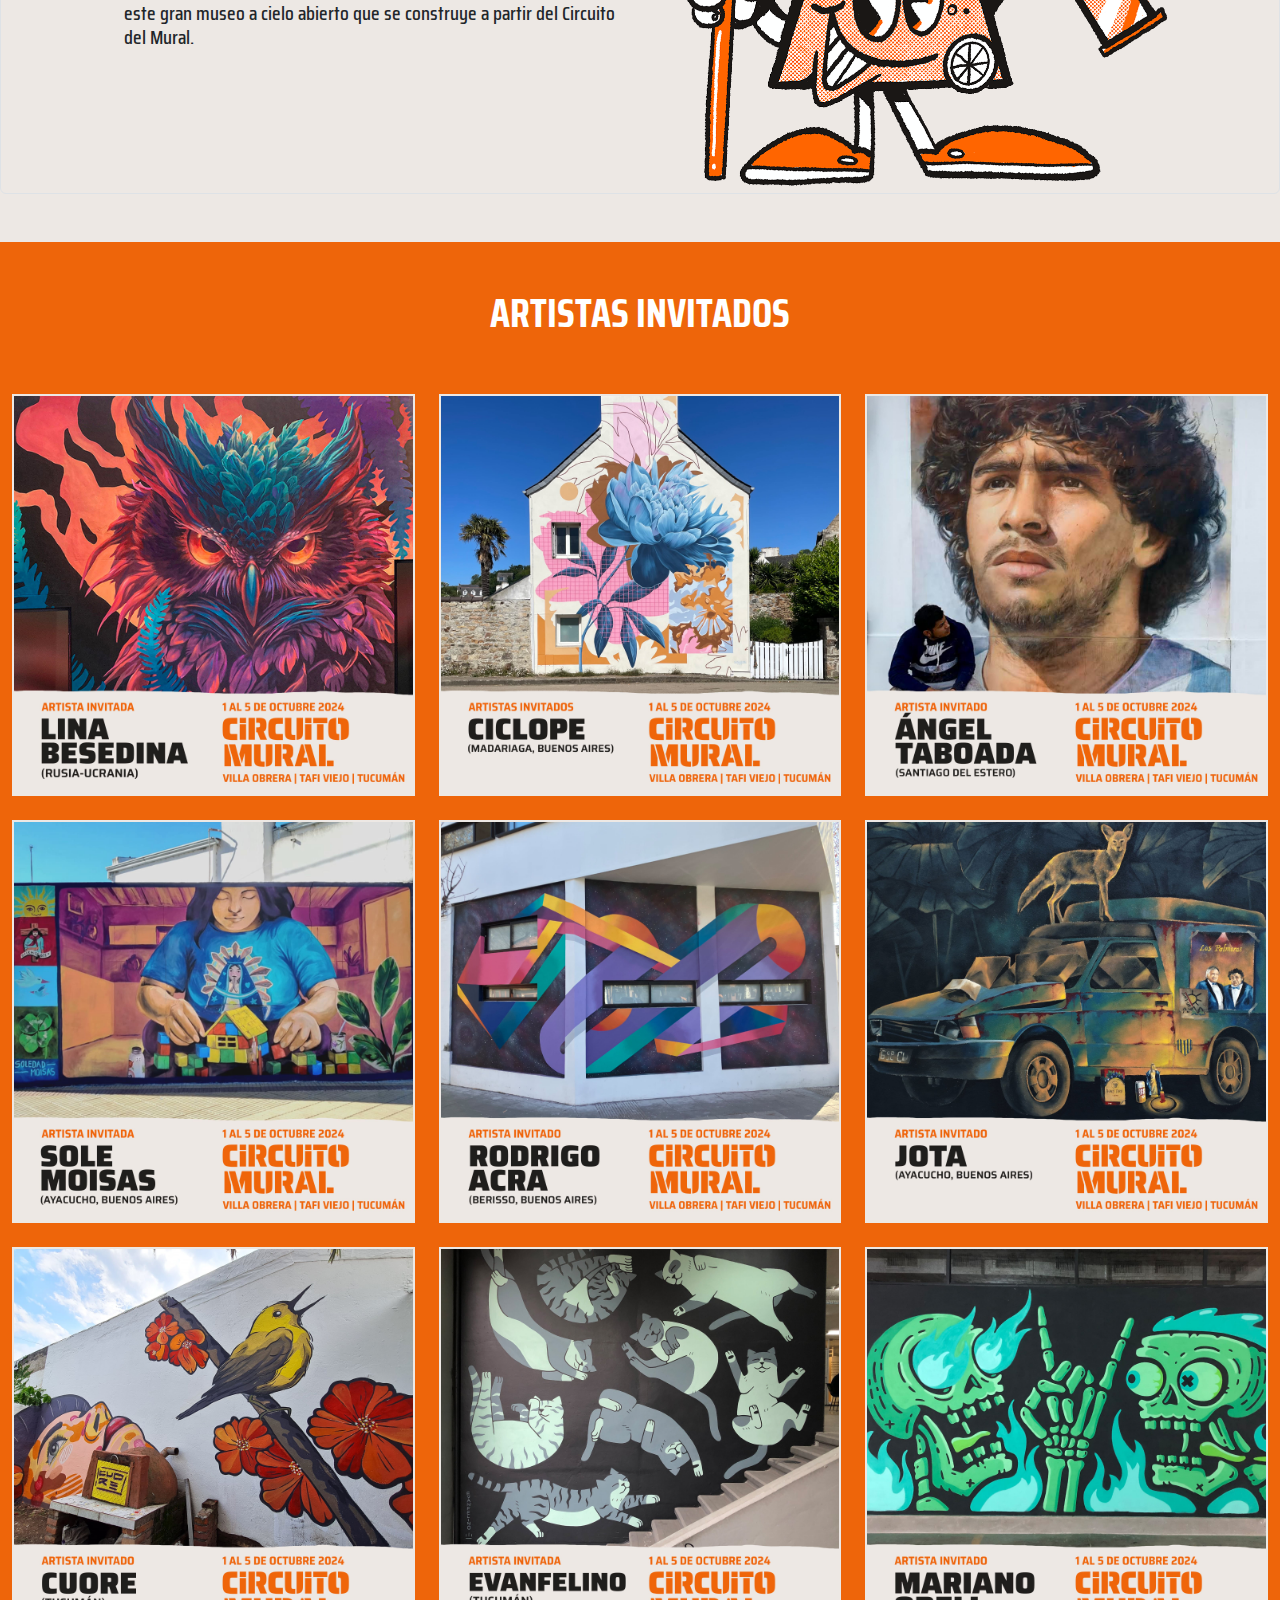
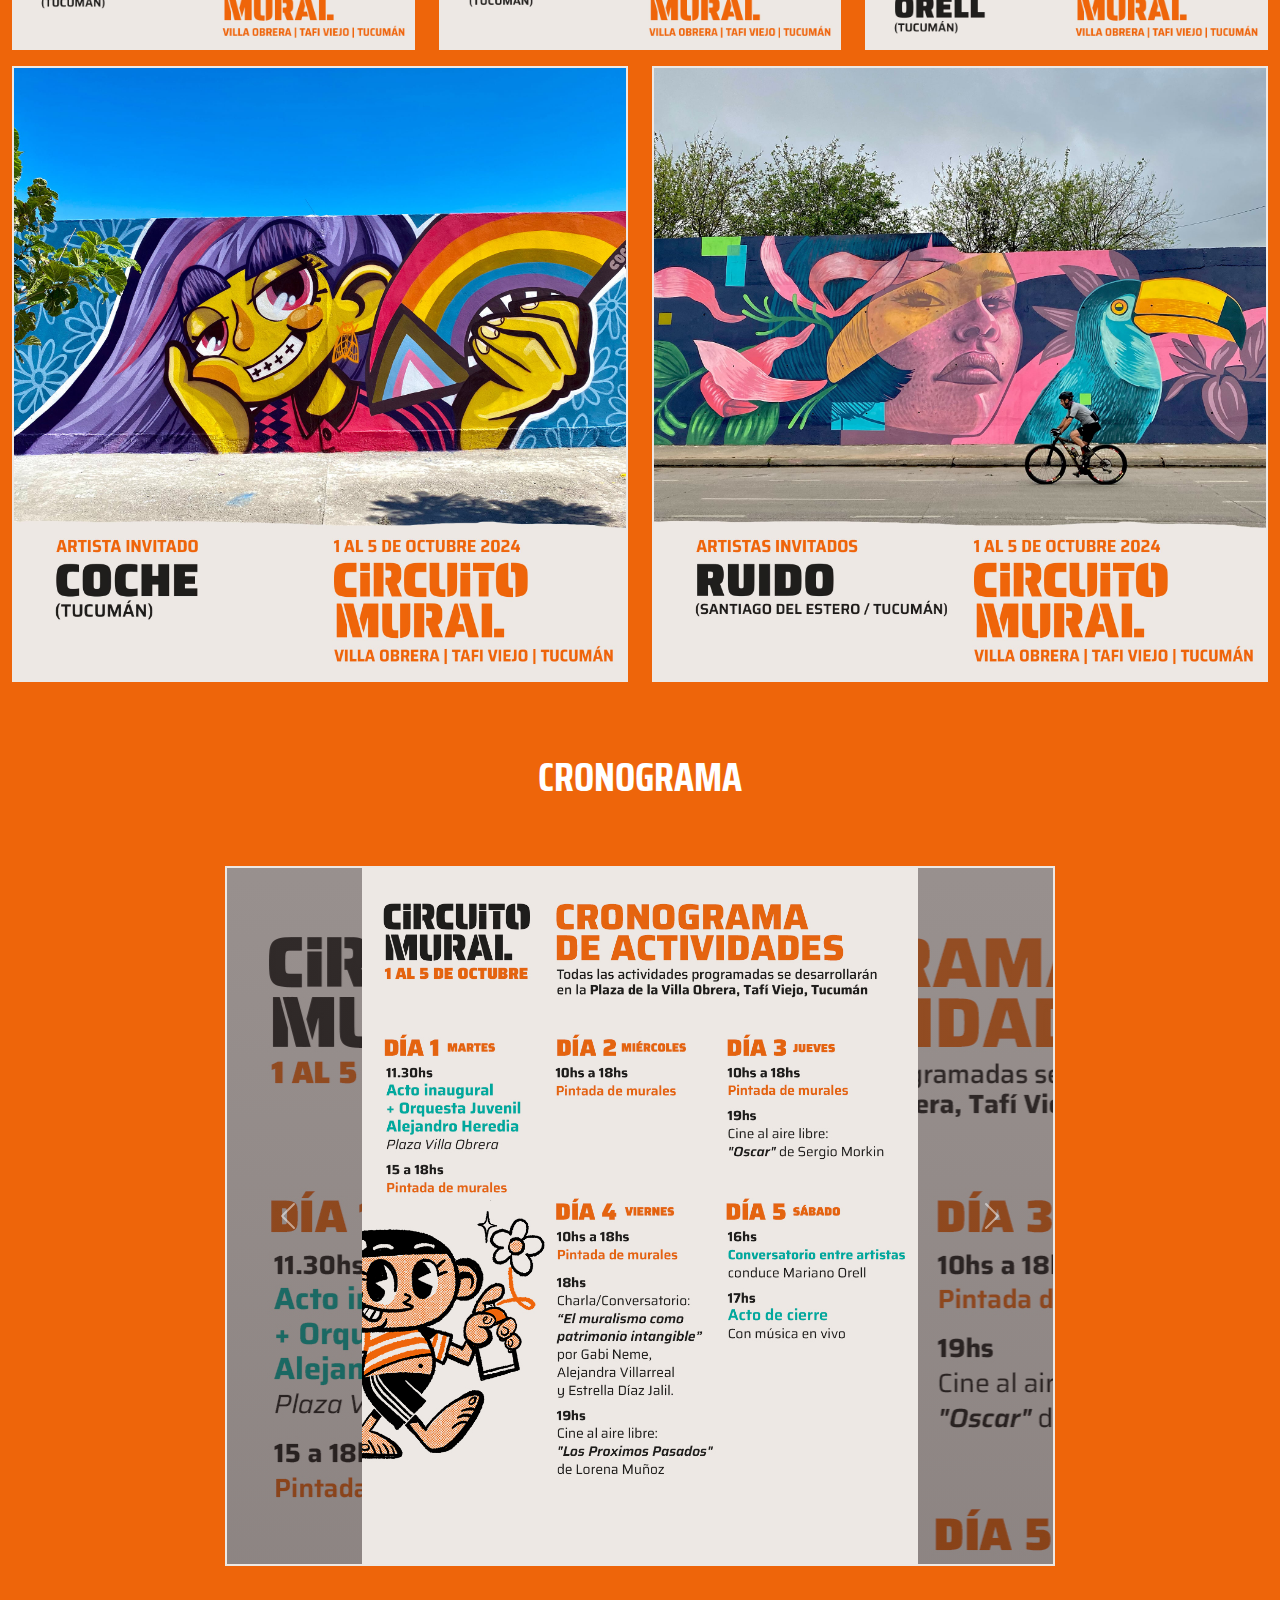
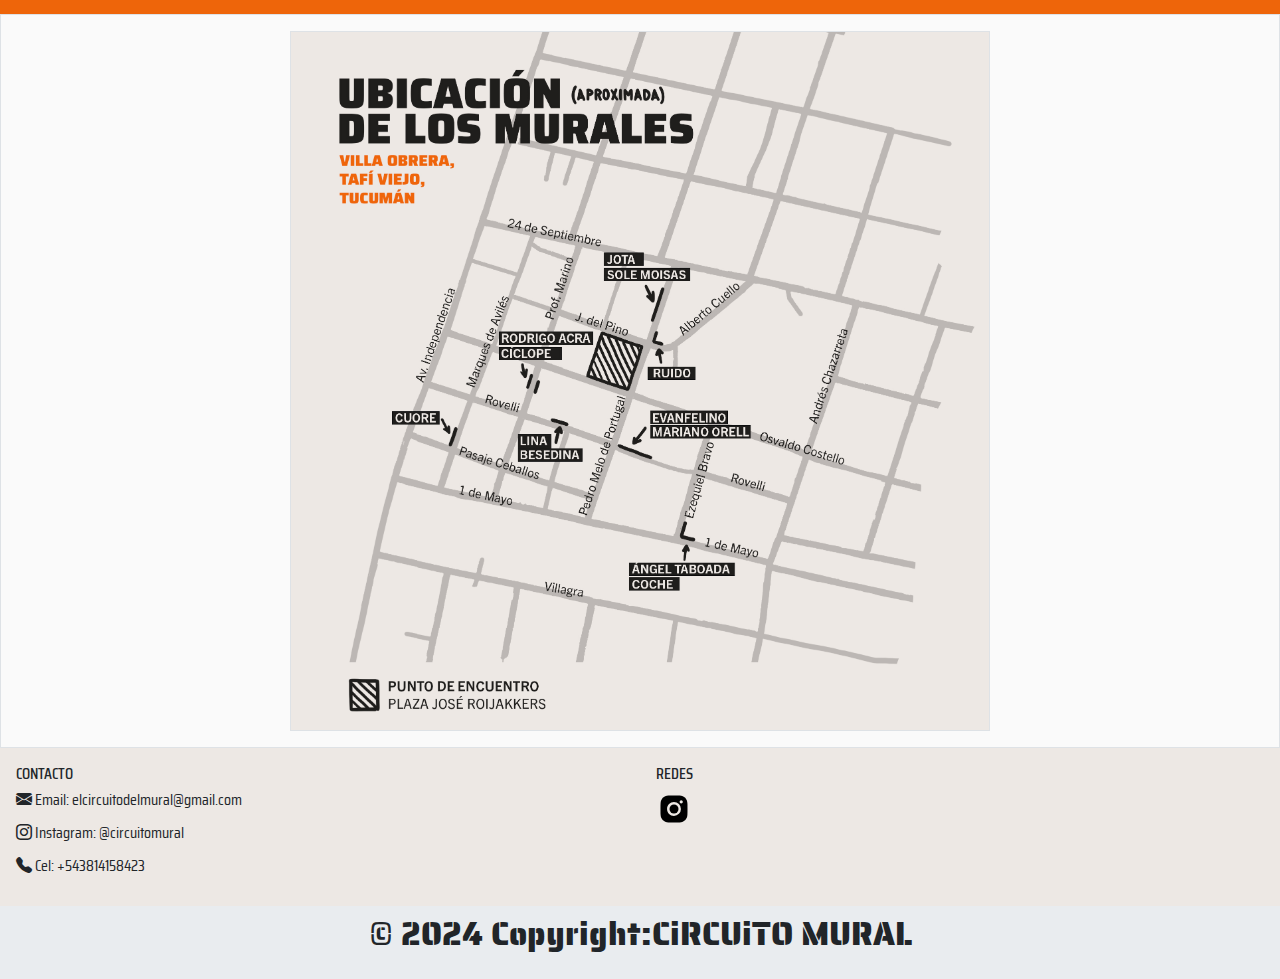
==== commit 6ee6a2a1: "Update index.html" ====
--- a/index.html
+++ b/index.html
@@ -38,7 +38,7 @@
 
     <!--Ejemplo-->
     
-    <div id="carouselExample" class="carousel slide mt-5 " data-bs-ride="carousel">
+    <div id="carouselExample" class="carousel slide mt-5 ">
         <div class="carousel-inner">
           <div class="carousel-item active">
             <img src="./images/Corrales (1).png" class="d-block w-100" style="max-height: 700px;" alt="...">
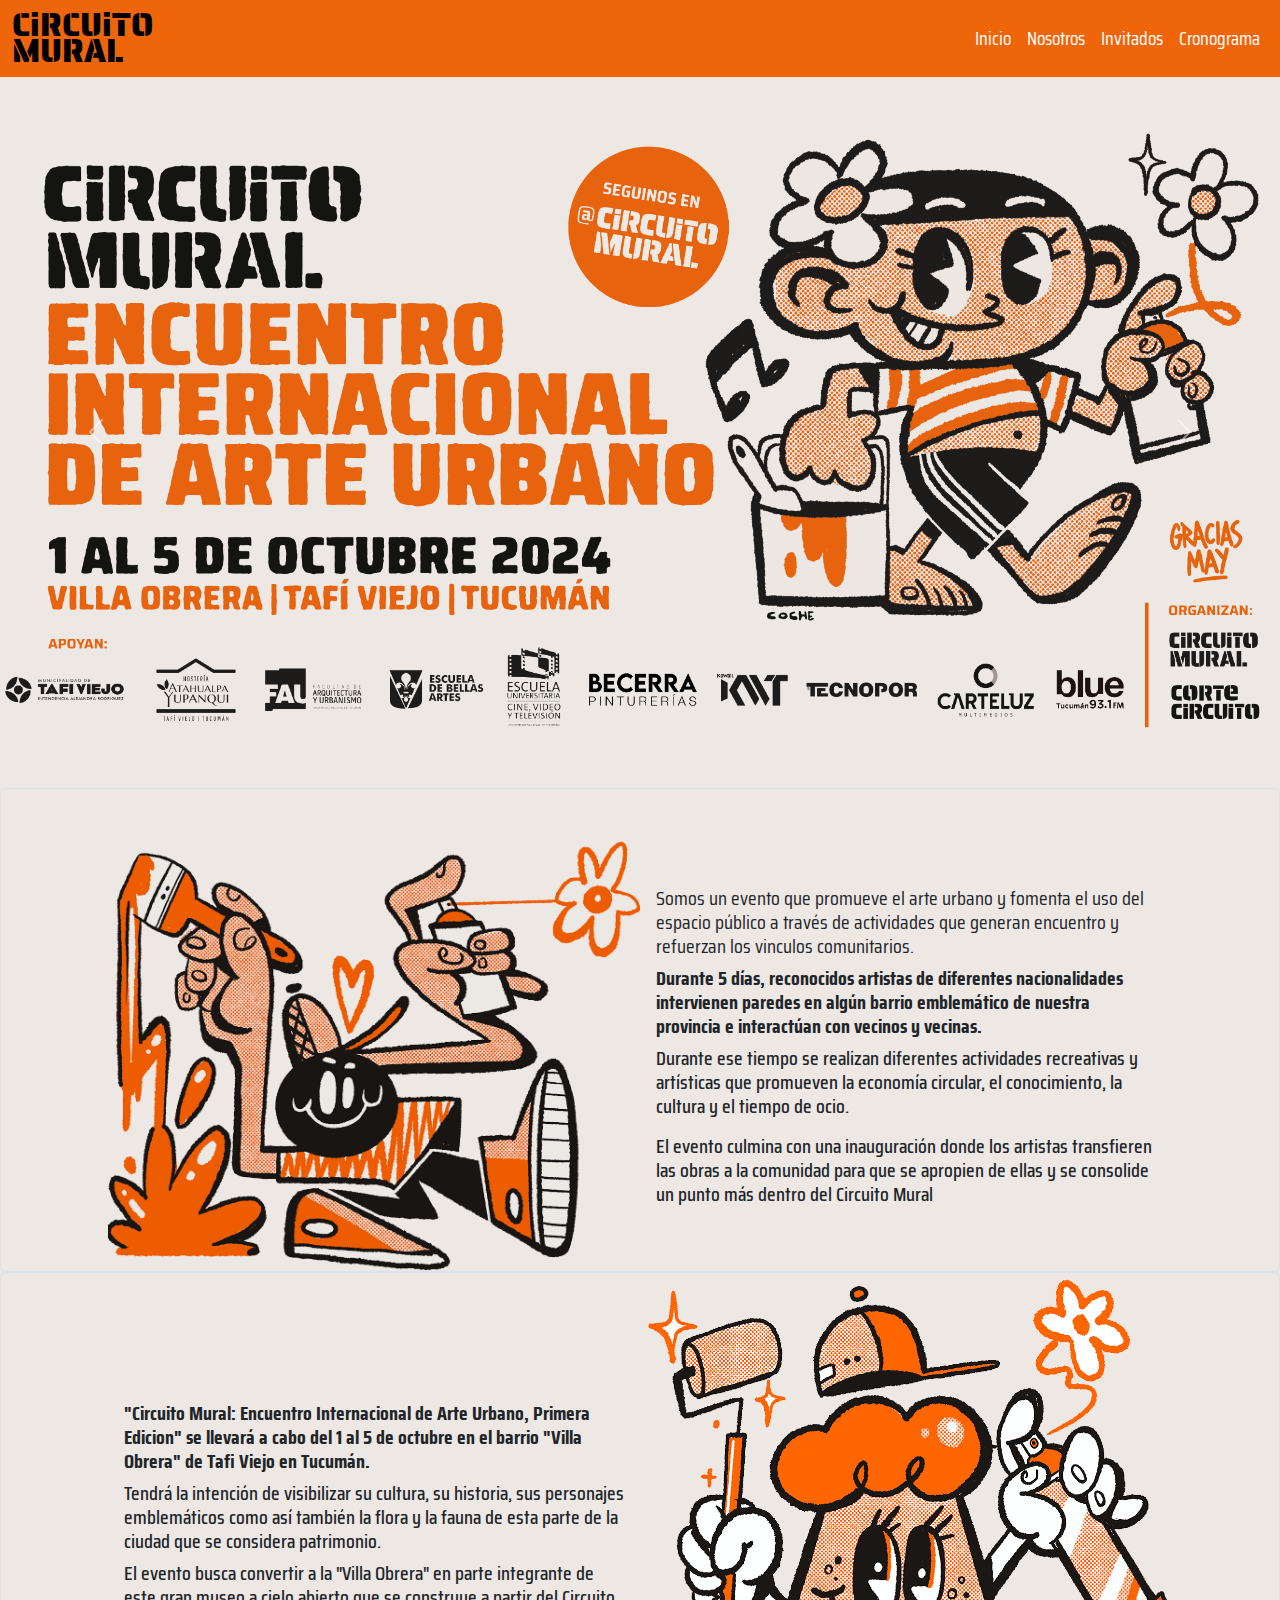
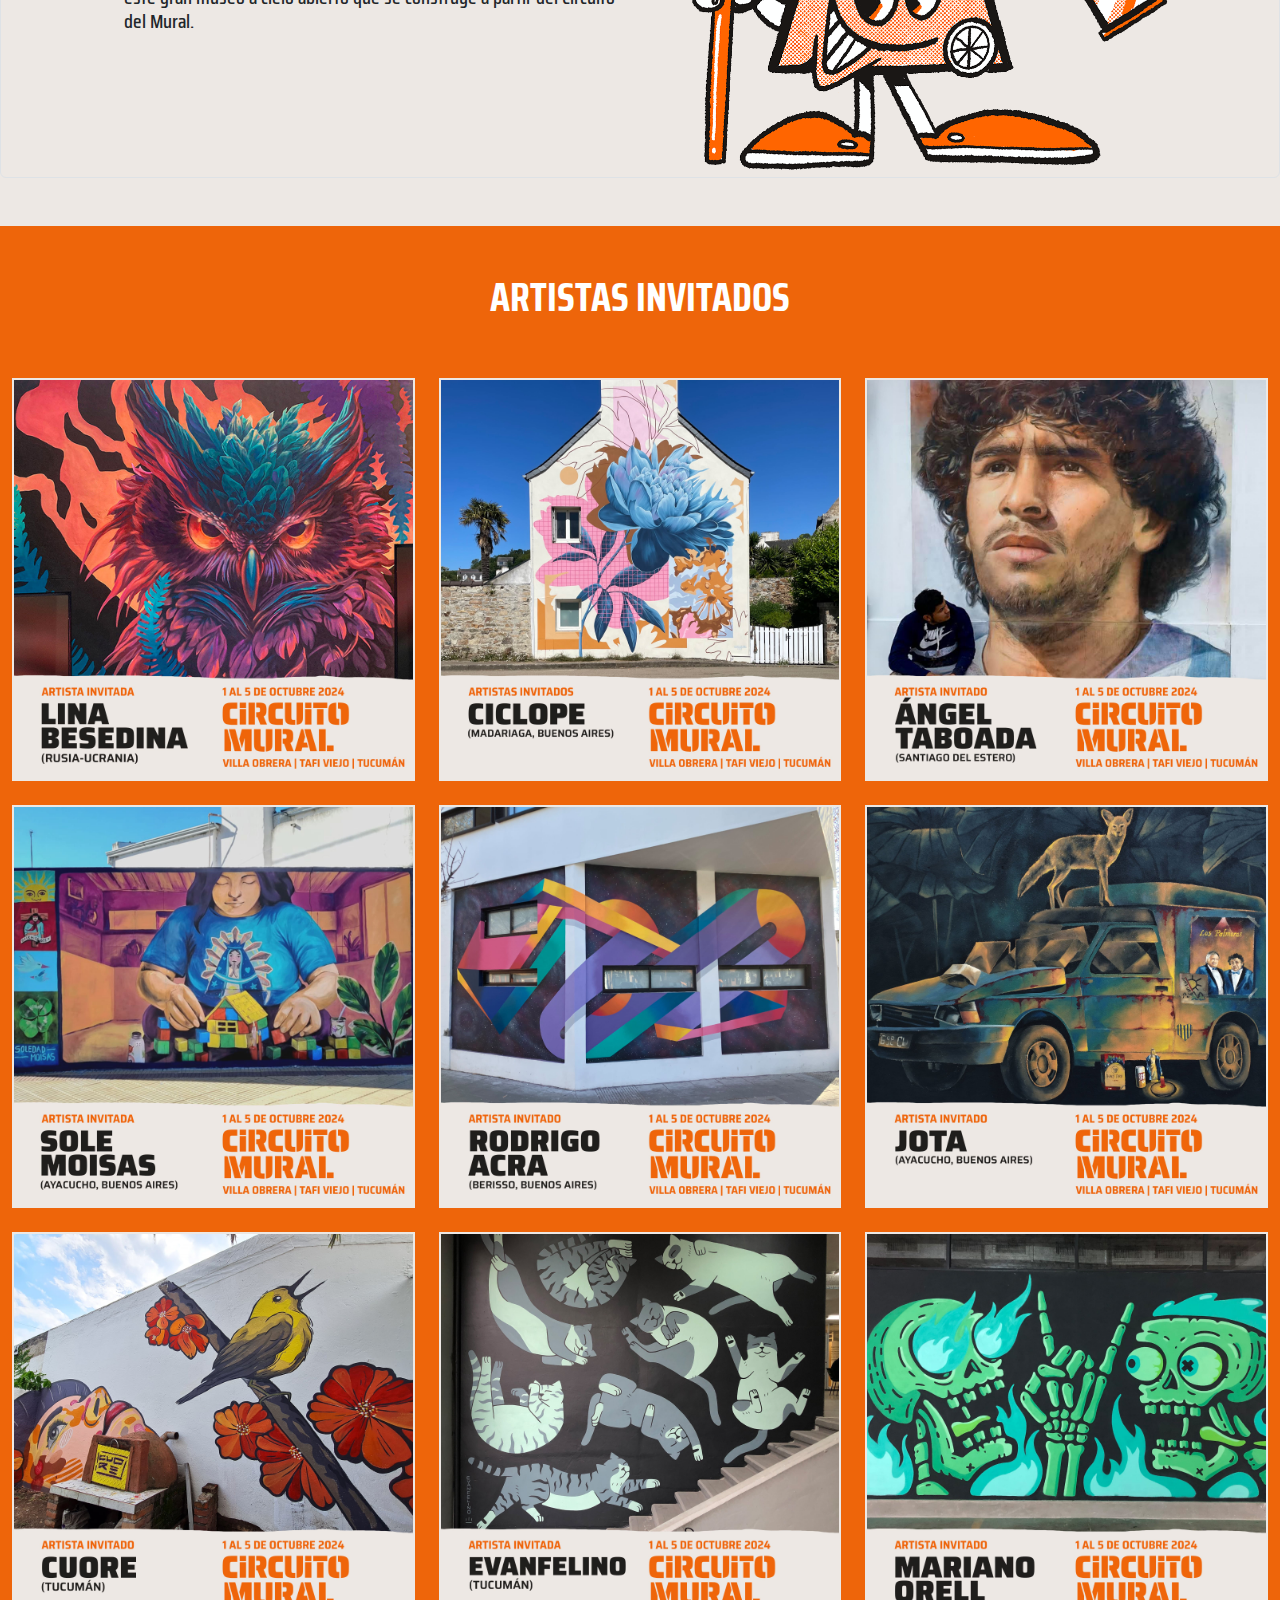
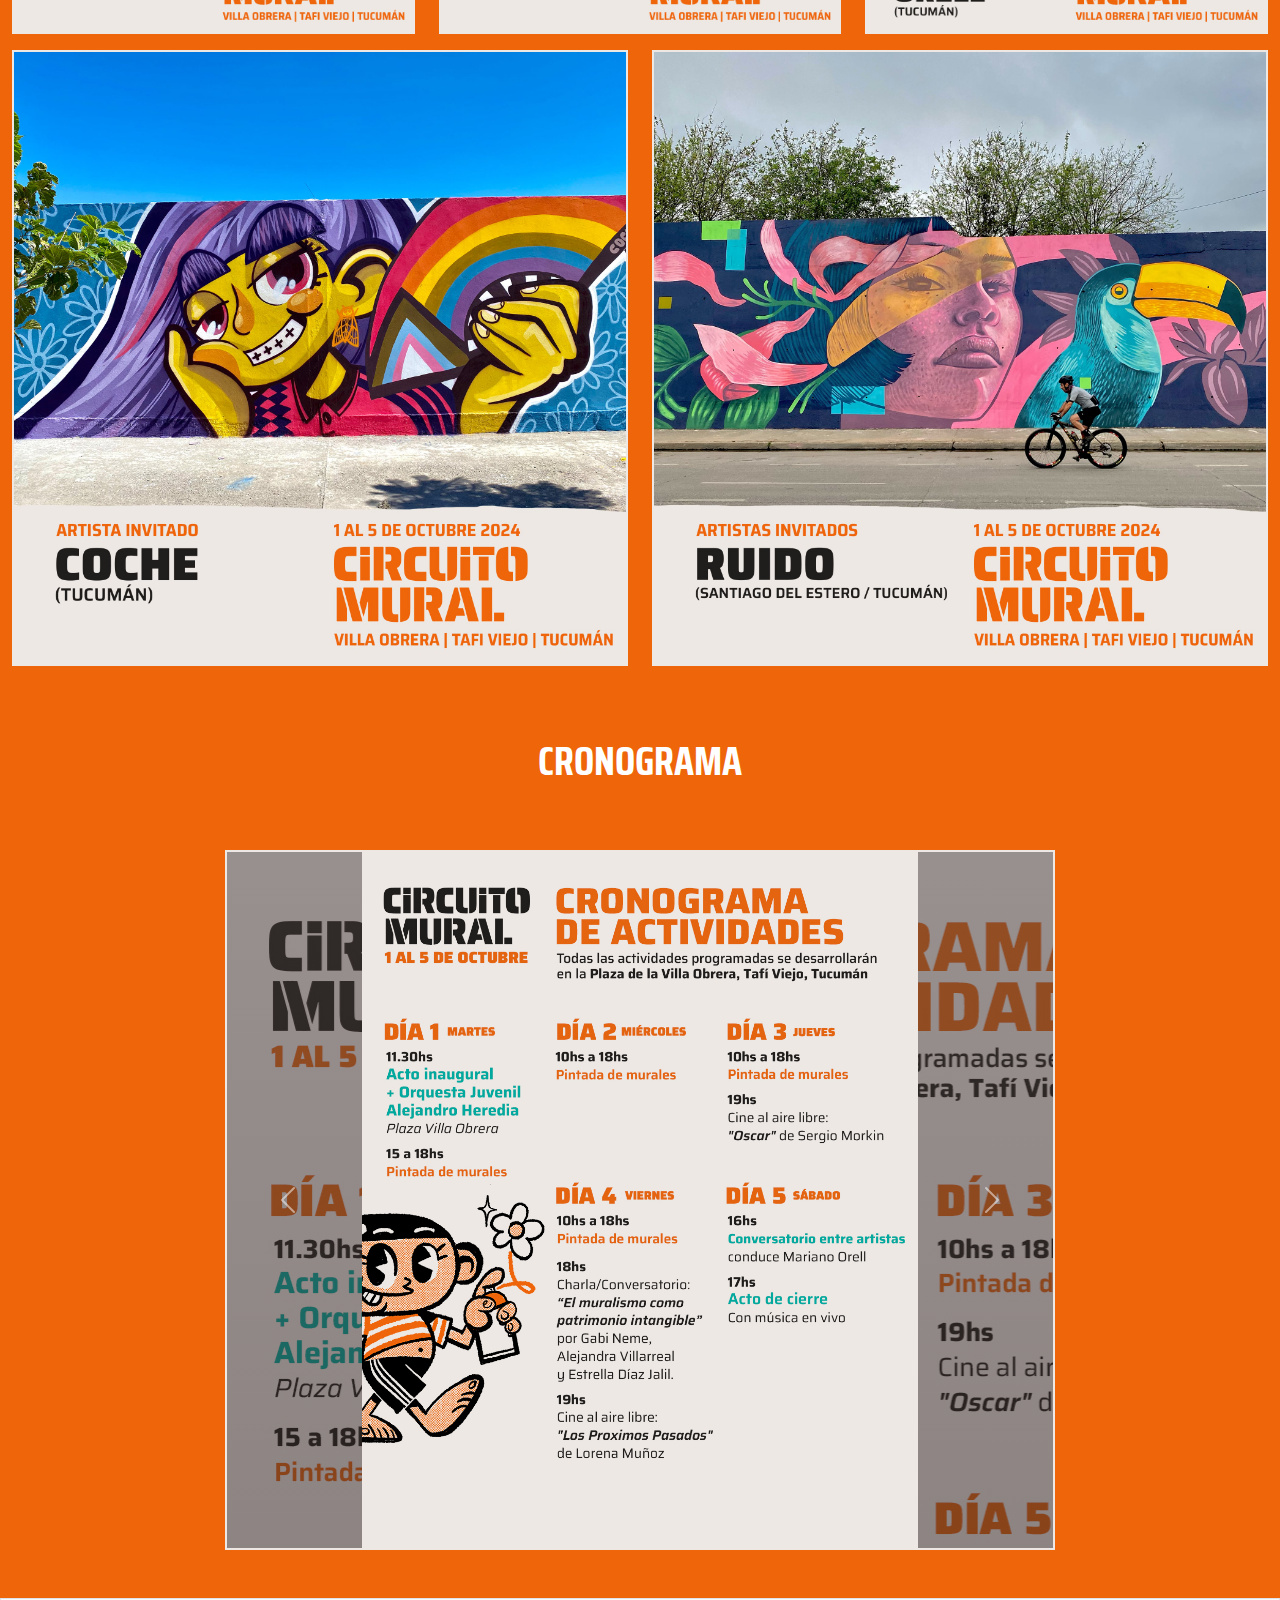
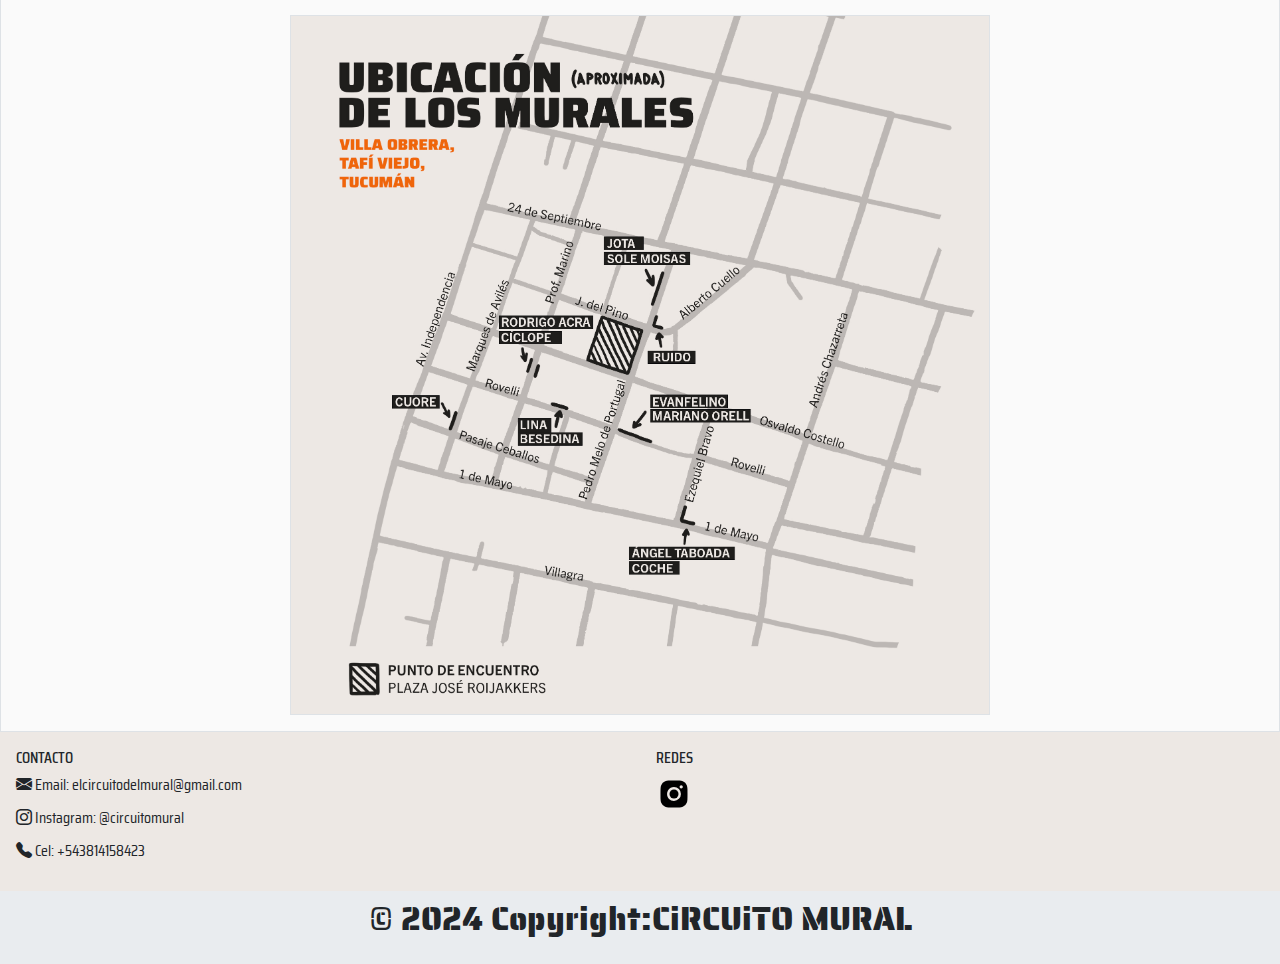
==== commit 629d1135: "Update index.html" ====
--- a/index.html
+++ b/index.html
@@ -57,7 +57,7 @@
         </button>
       
     </div>
-    <div class="card pt-5 p-5 mt-5 border border-top bgcolor" id="Acerca de">
+    <div class="card pt-5 mt-5 border border-top bgcolor" id="Acerca de">
         <div class="row g-0 d-flex align-items-center justify-content-center">
           <div class="col-md-5">
             <img src="./images/Misael.png" class="img-fluid rounded-start bgremove" alt="...">
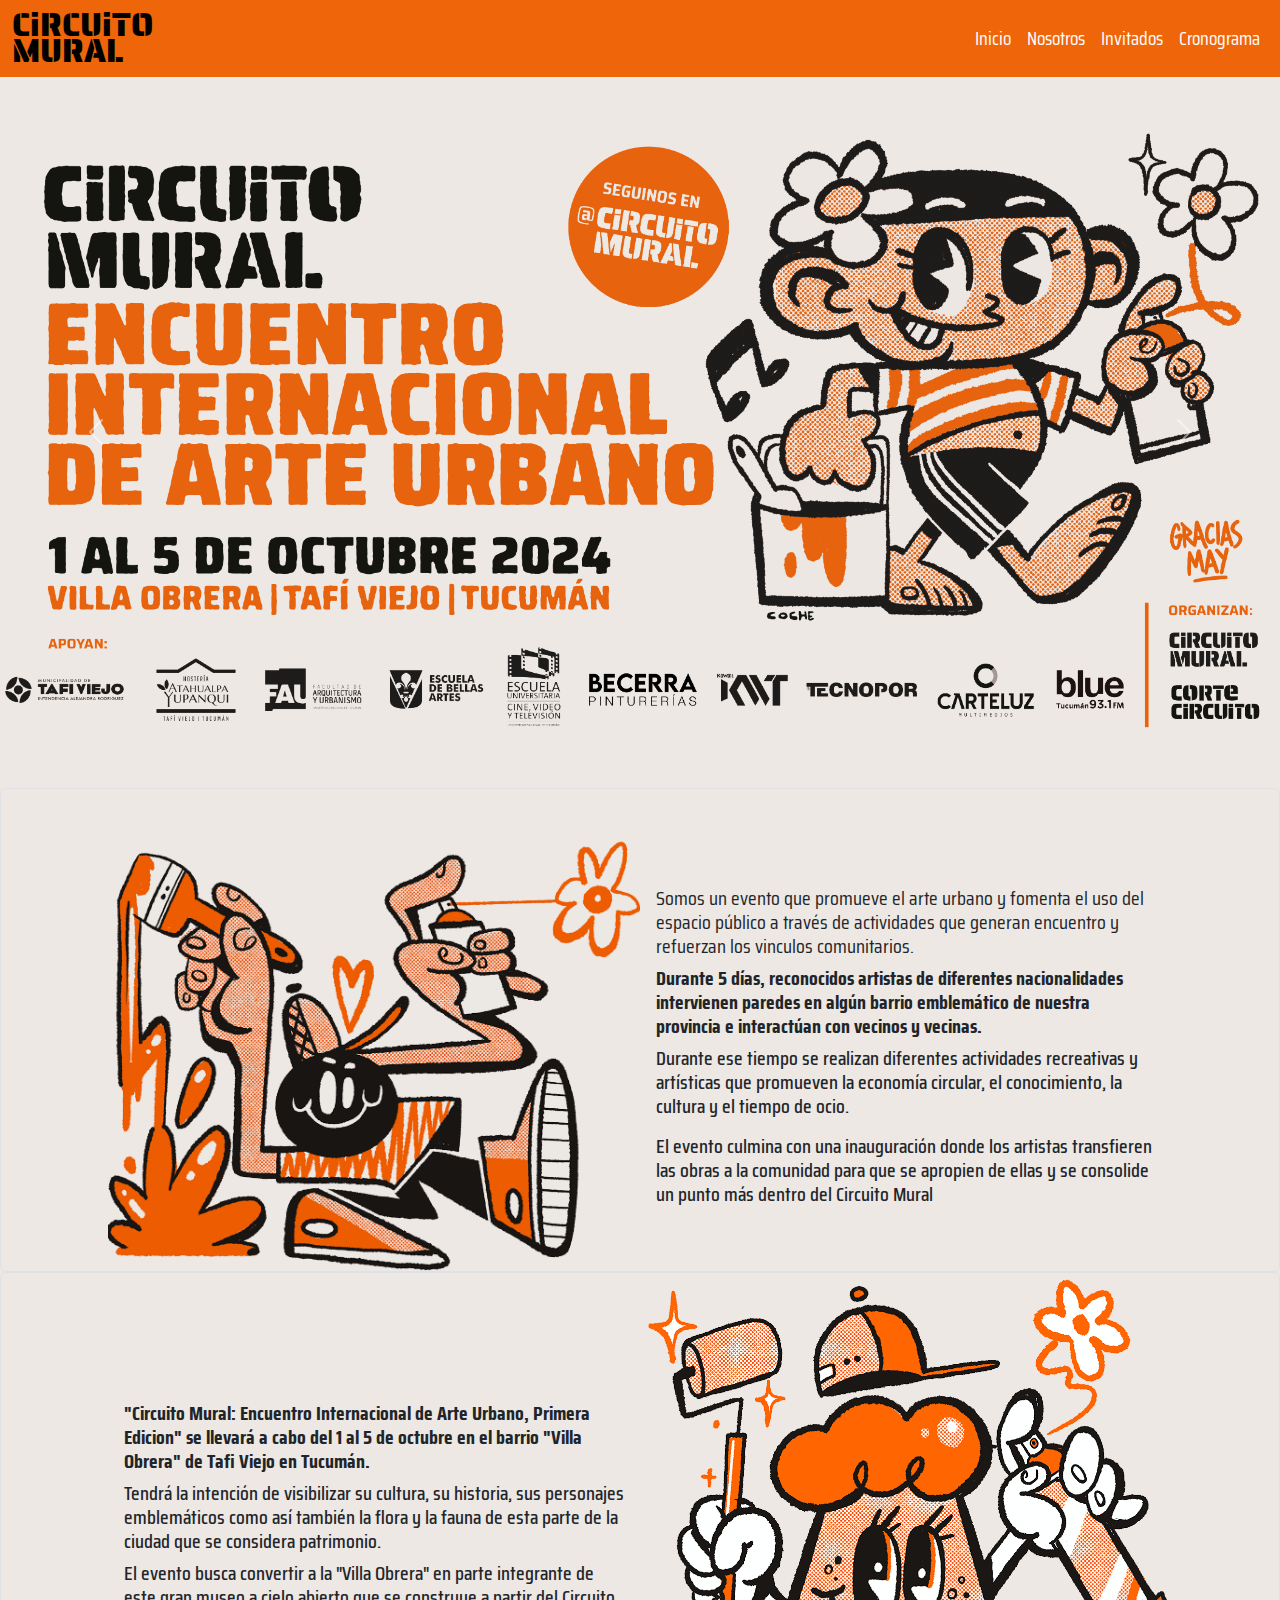
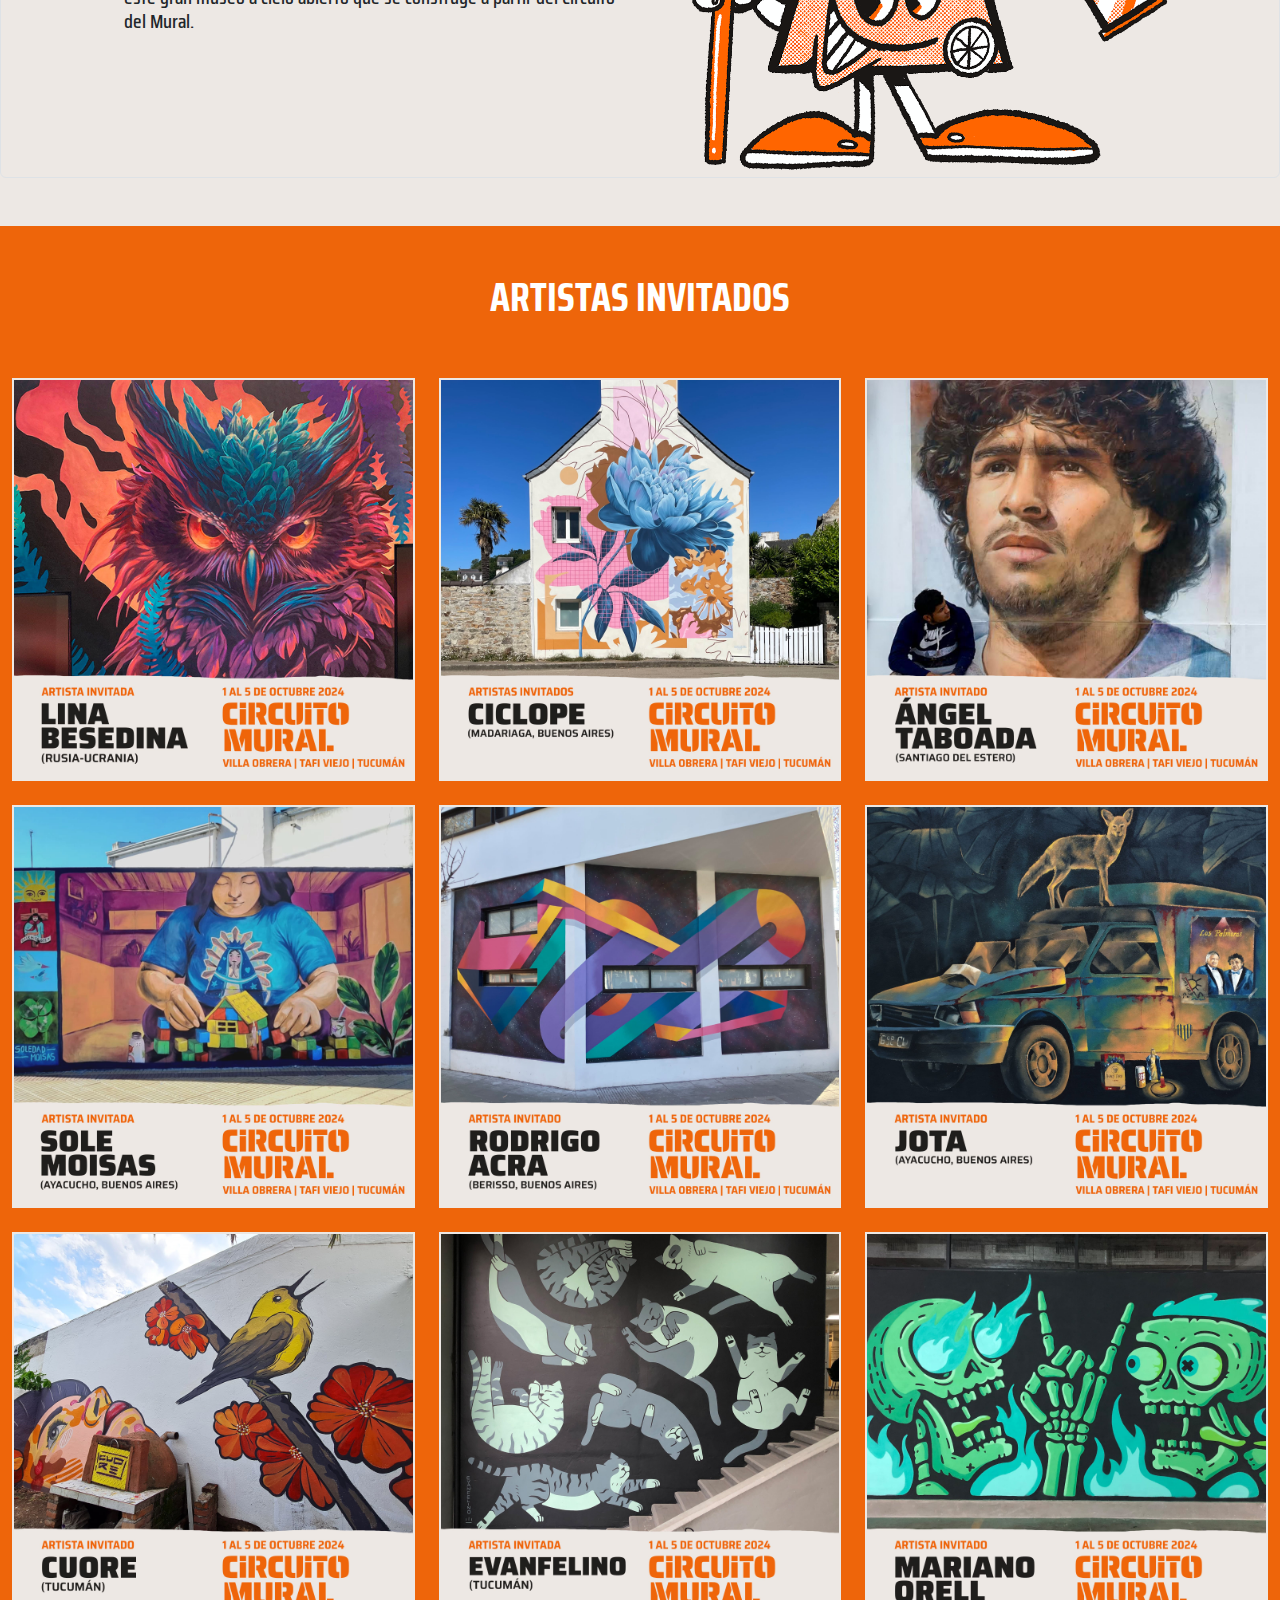
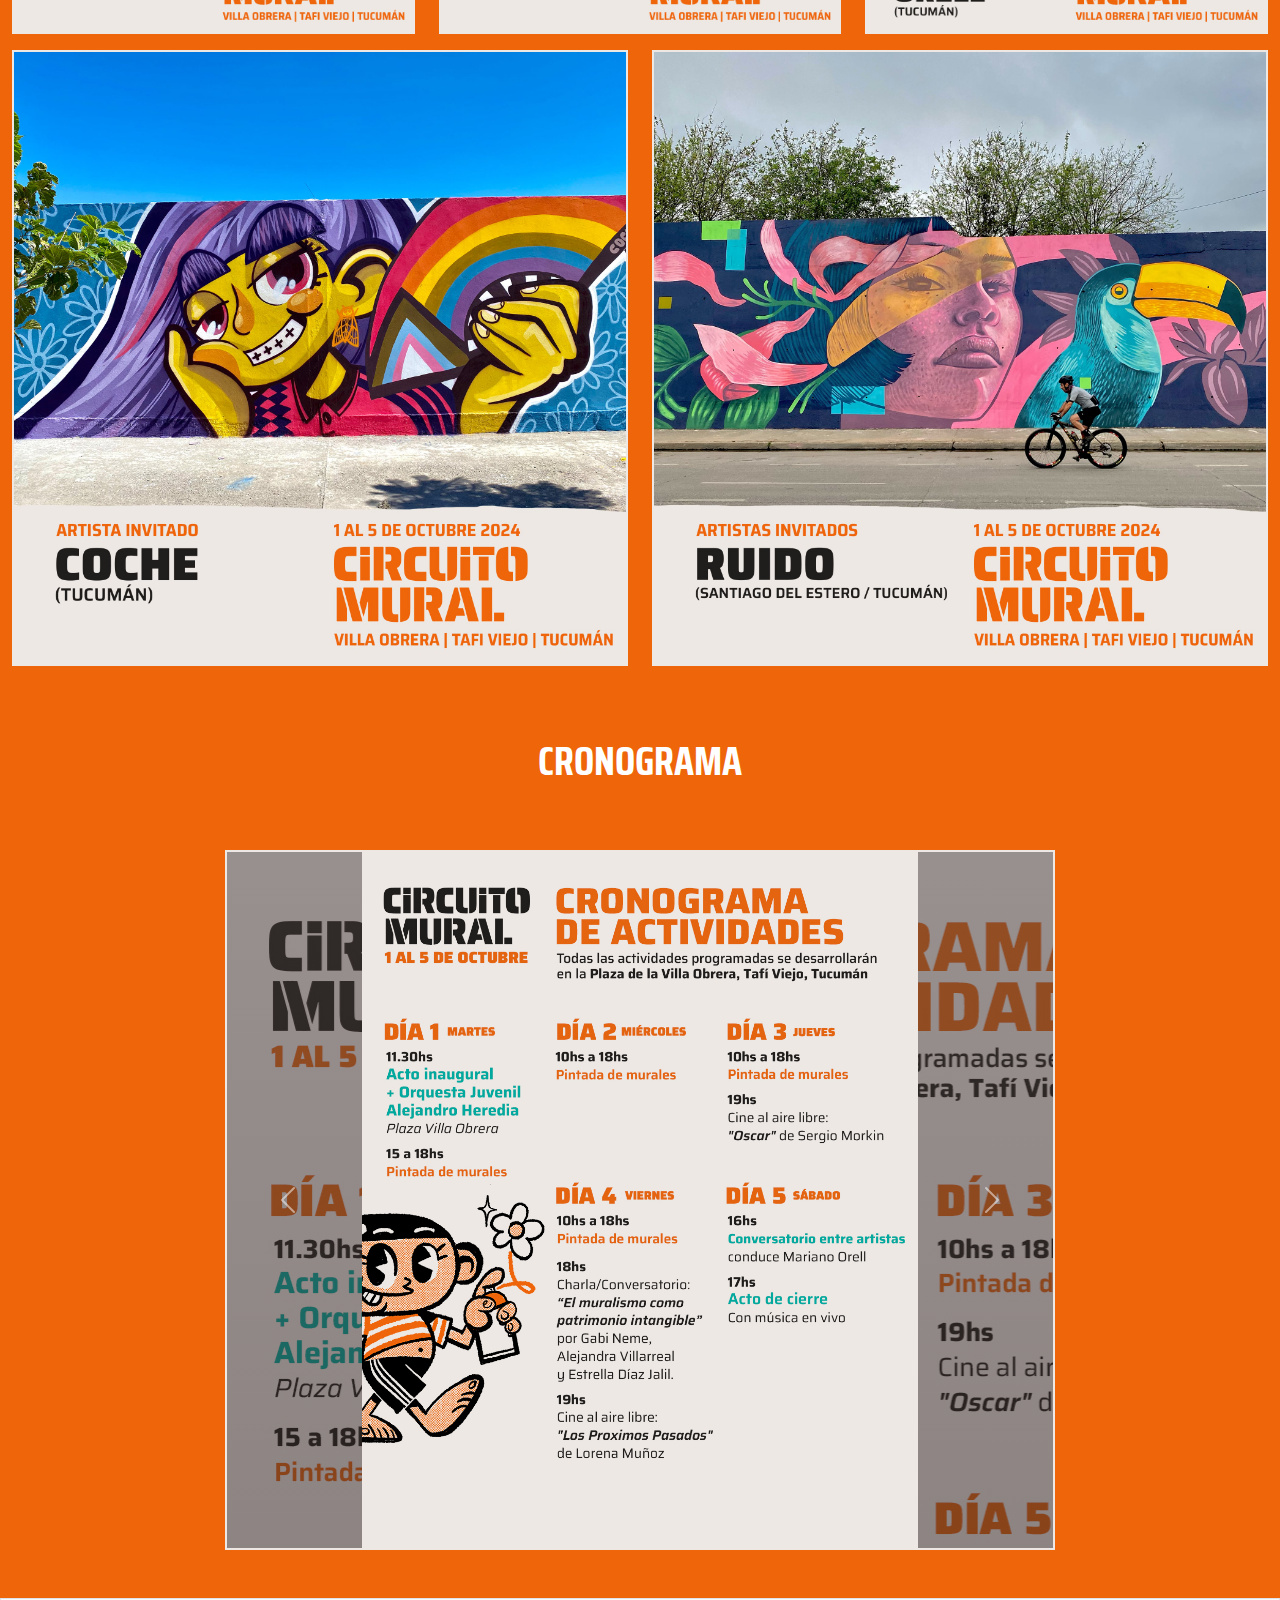
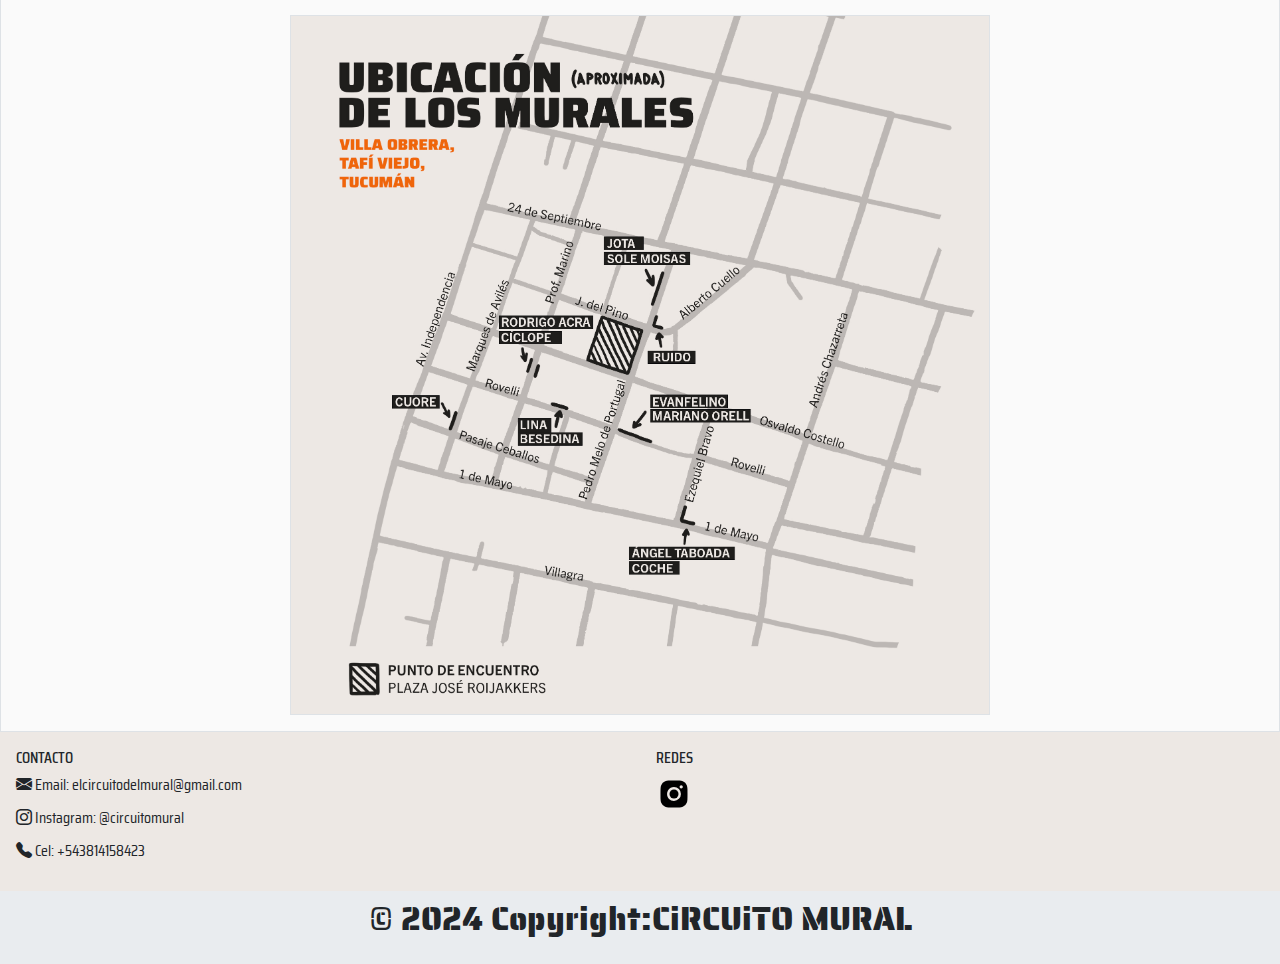
==== commit 6958ef13: "Update index.html" ====
--- a/index.html
+++ b/index.html
@@ -3,7 +3,7 @@
 <head>
     <meta charset="UTF-8">
     <meta name="viewport" content="width=device-width, initial-scale=1.0">
-    <title>Veri pagina</title>
+    <title>Circuito Mural</title>
     <link rel="shortcut icon" href="./images/favicon.ico" type="image/x-icon">
     <link rel="stylesheet" href="./CSS/main.css">
     <link href="https://cdn.jsdelivr.net/npm/bootstrap-icons/font/bootstrap-icons.css" rel="stylesheet">
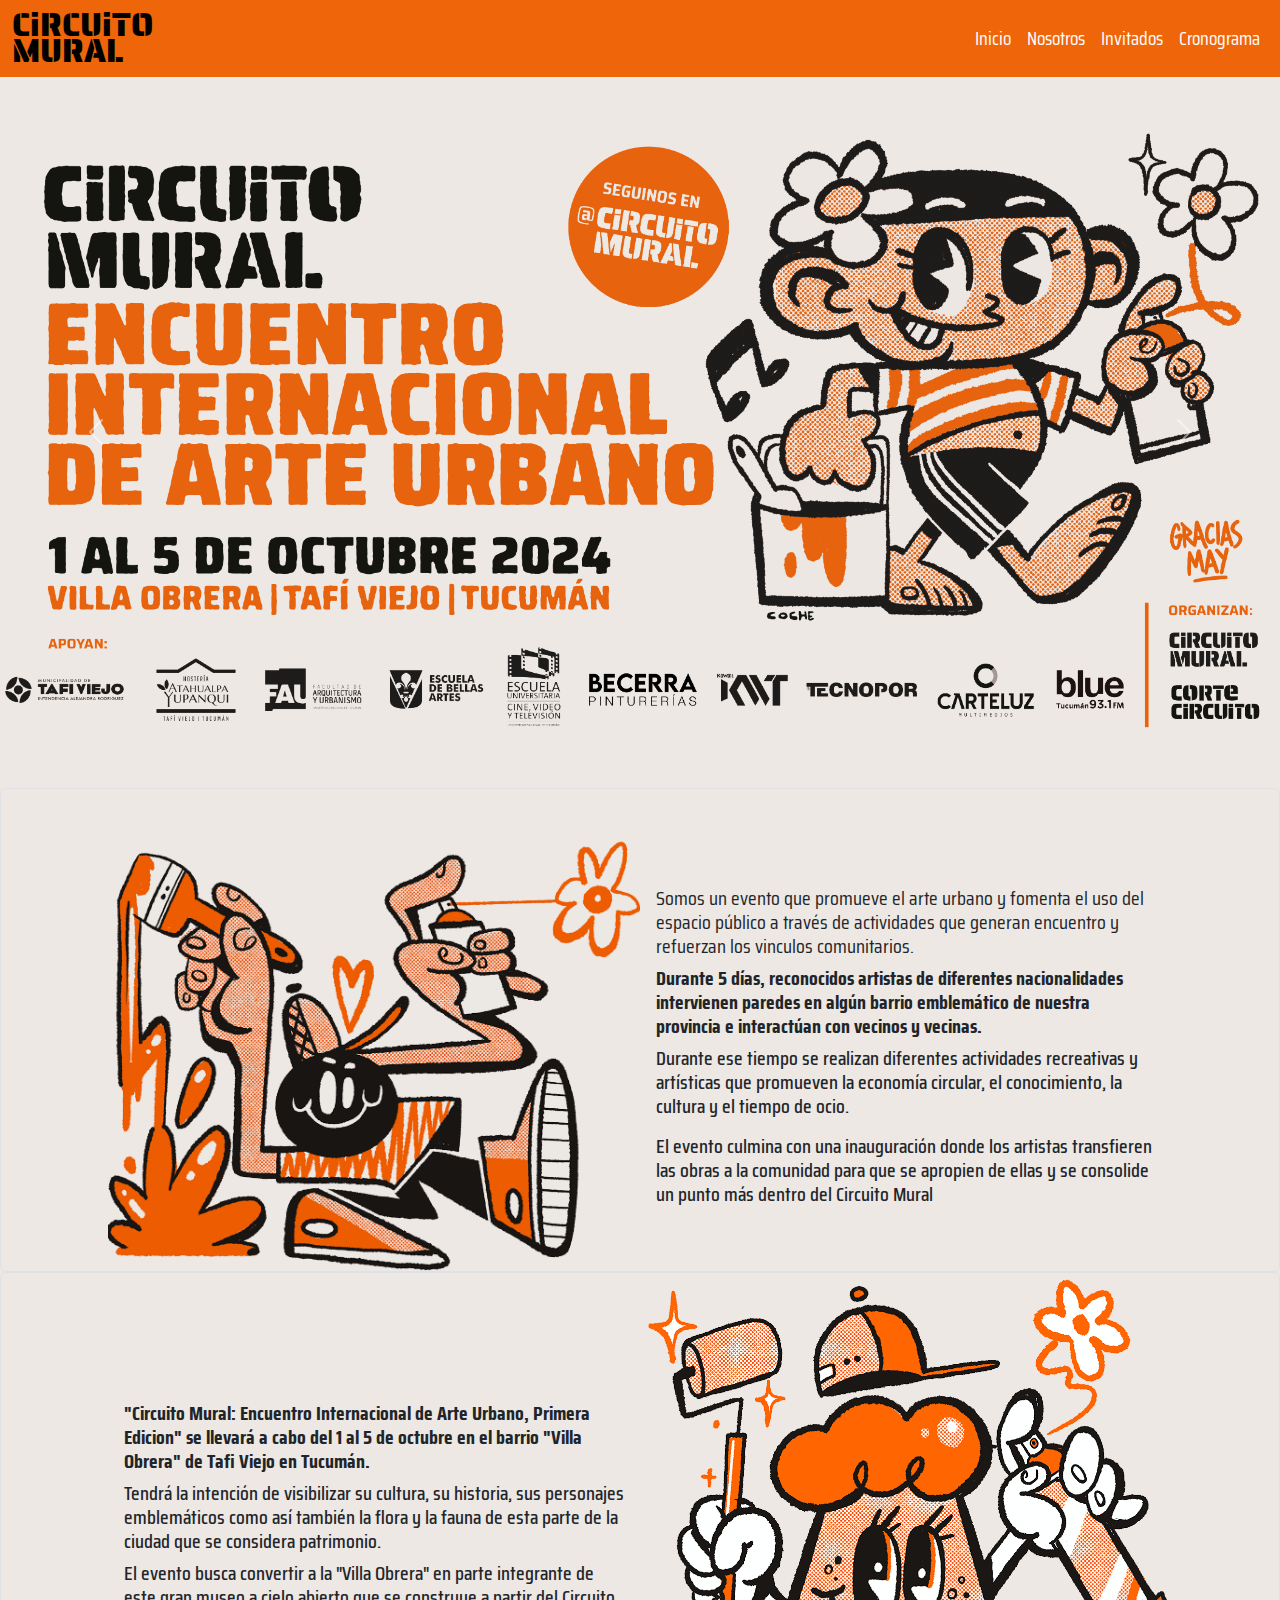
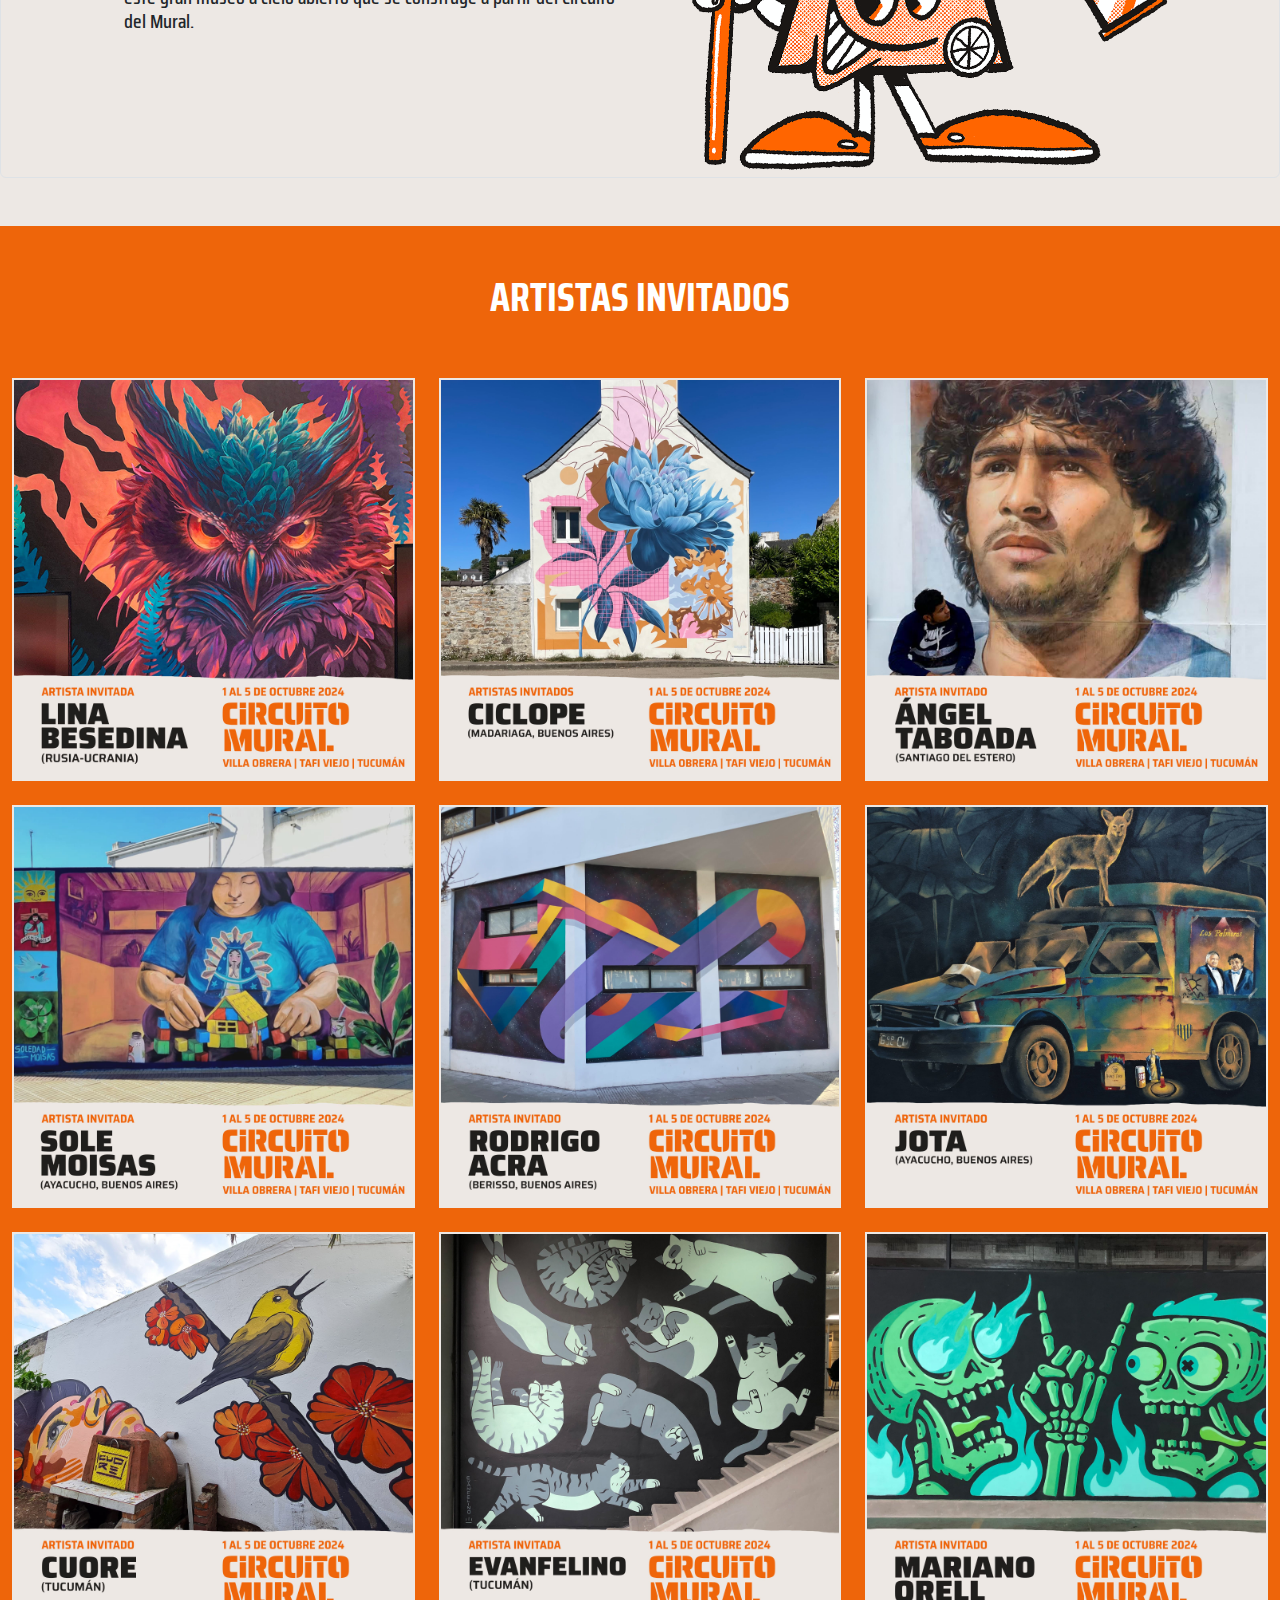
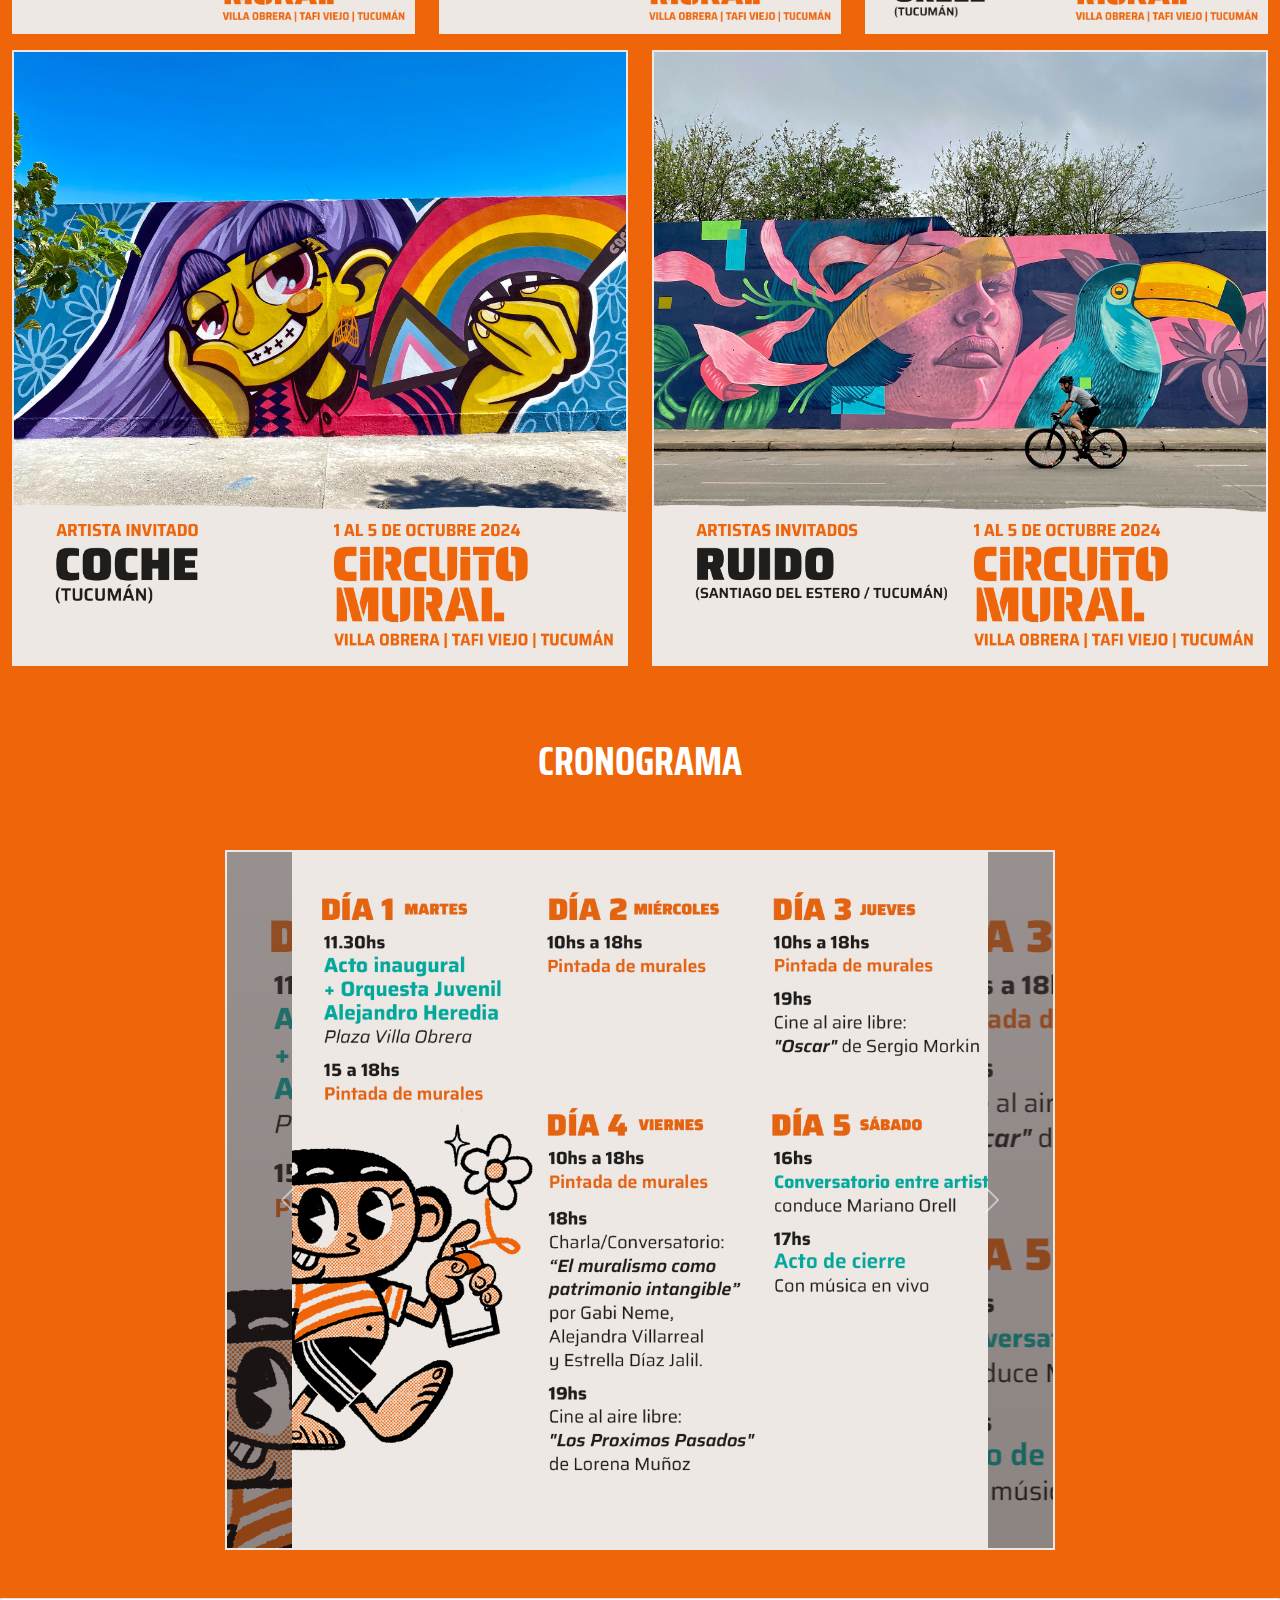
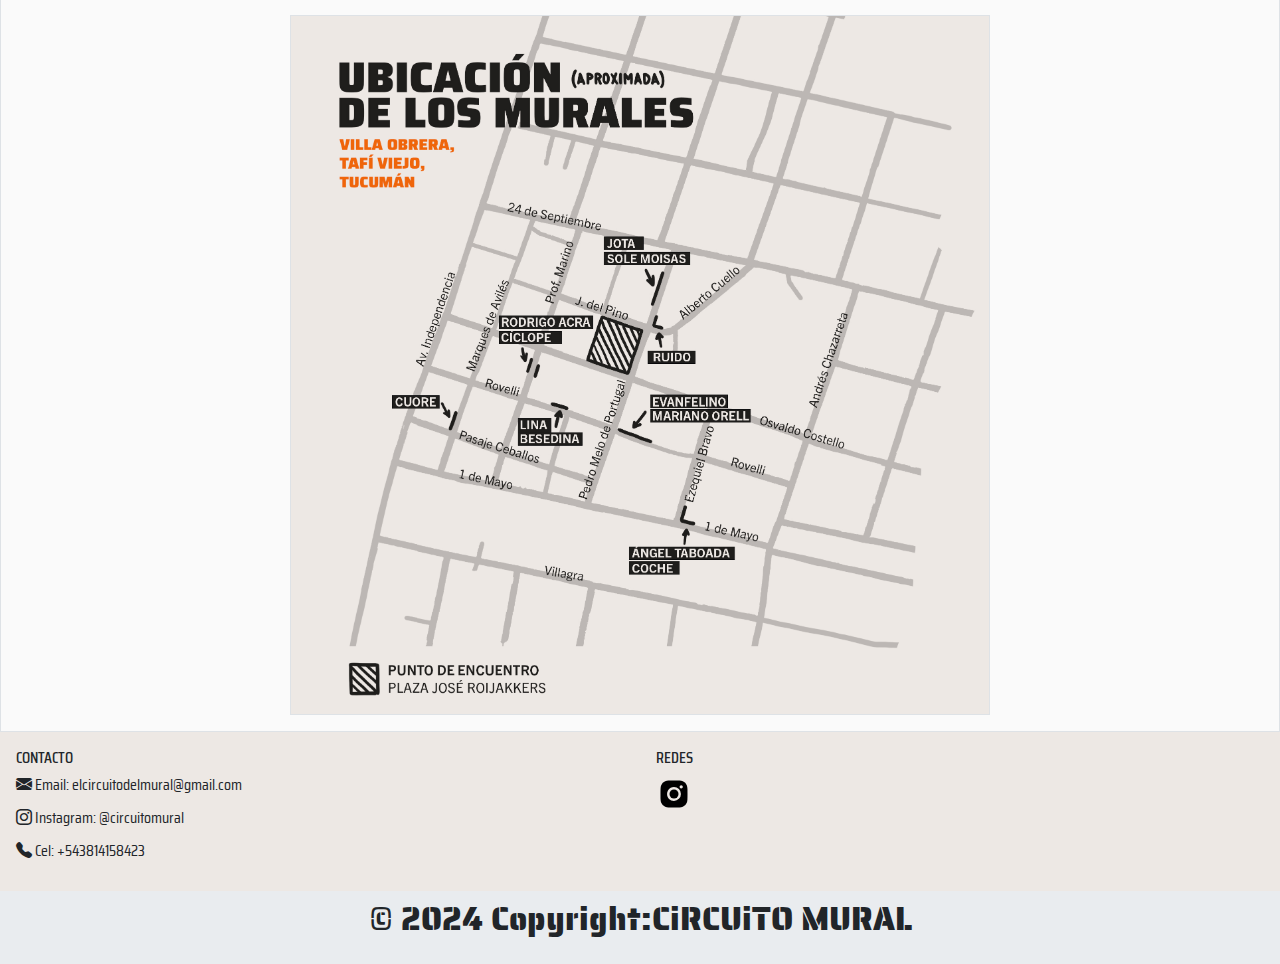
==== commit 5820e94a: "Update index.html" ====
--- a/index.html
+++ b/index.html
@@ -38,7 +38,7 @@
 
     <!--Ejemplo-->
     
-    <div id="carouselExample" class="carousel slide mt-5 ">
+    <div id="carouselExample" class="carousel slide mt-5">
         <div class="carousel-inner">
           <div class="carousel-item active">
             <img src="./images/Corrales (1).png" class="d-block w-100" style="max-height: 700px;" alt="...">
